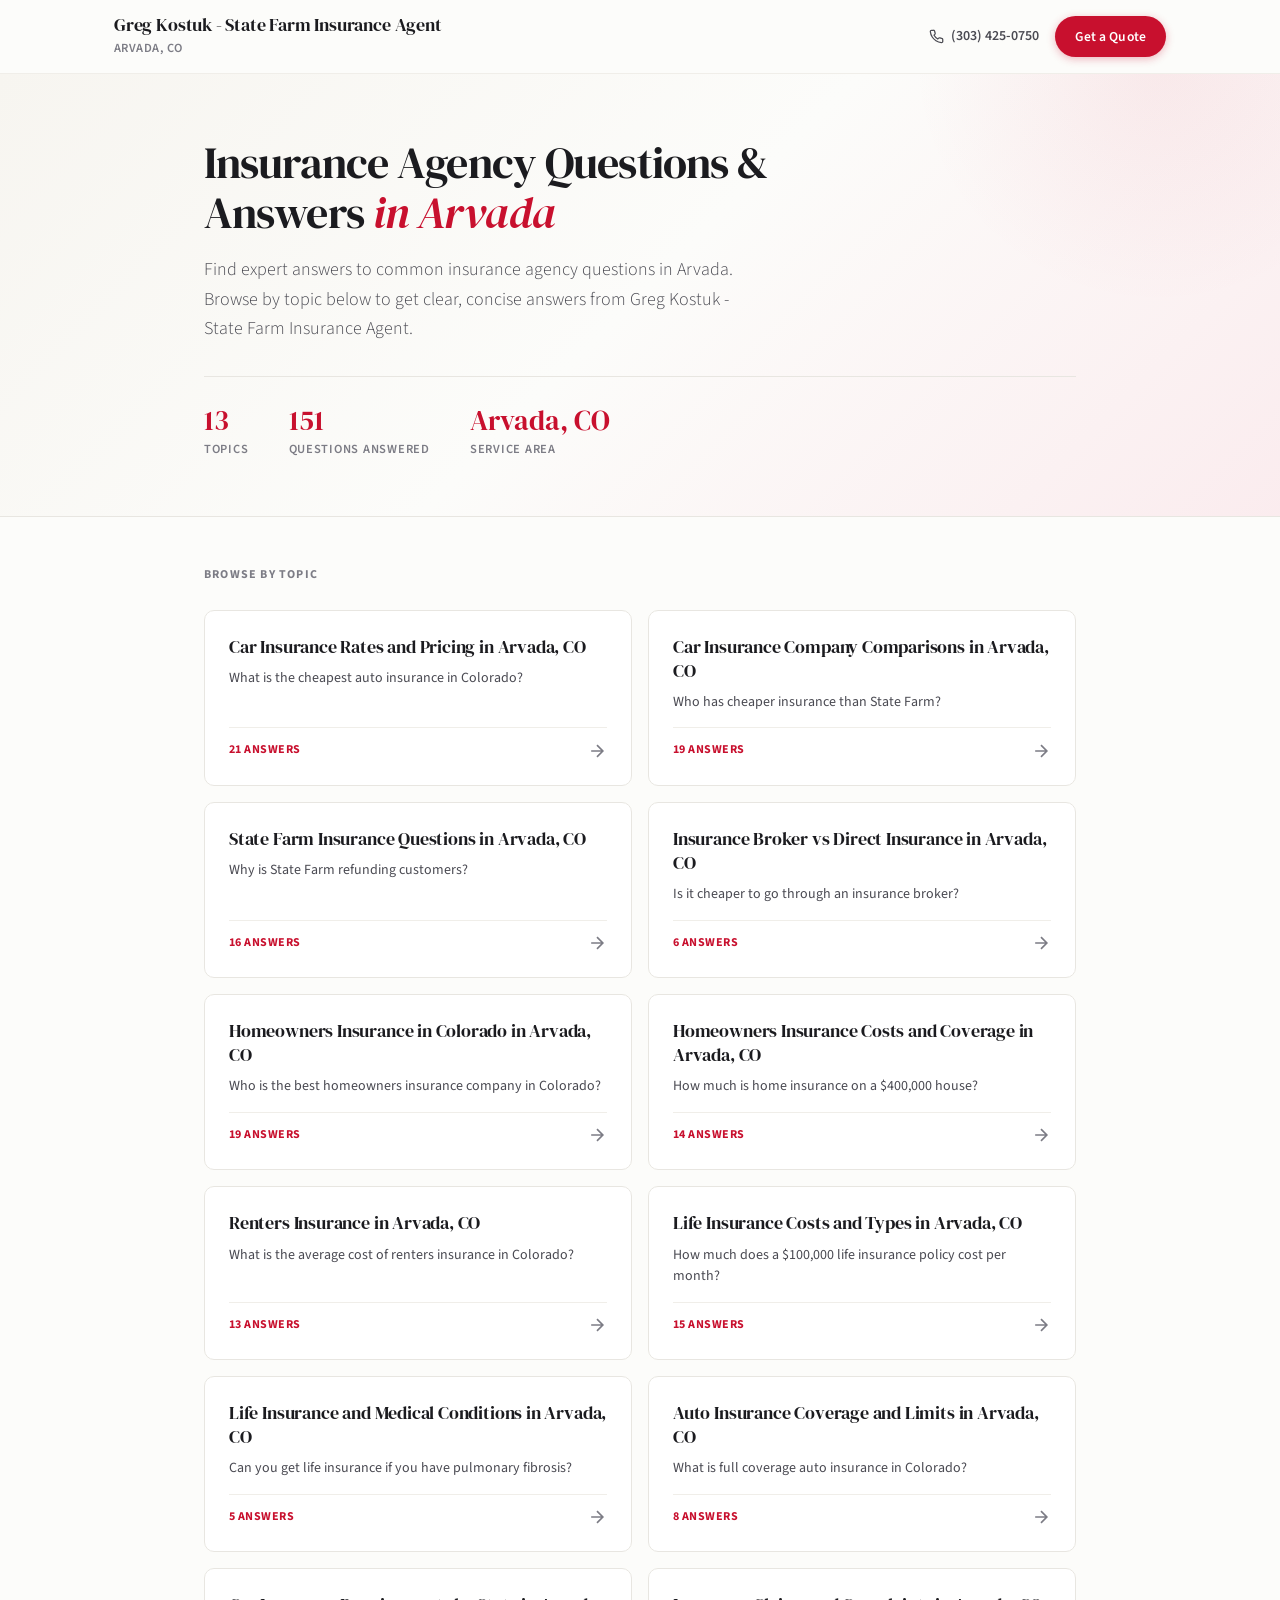
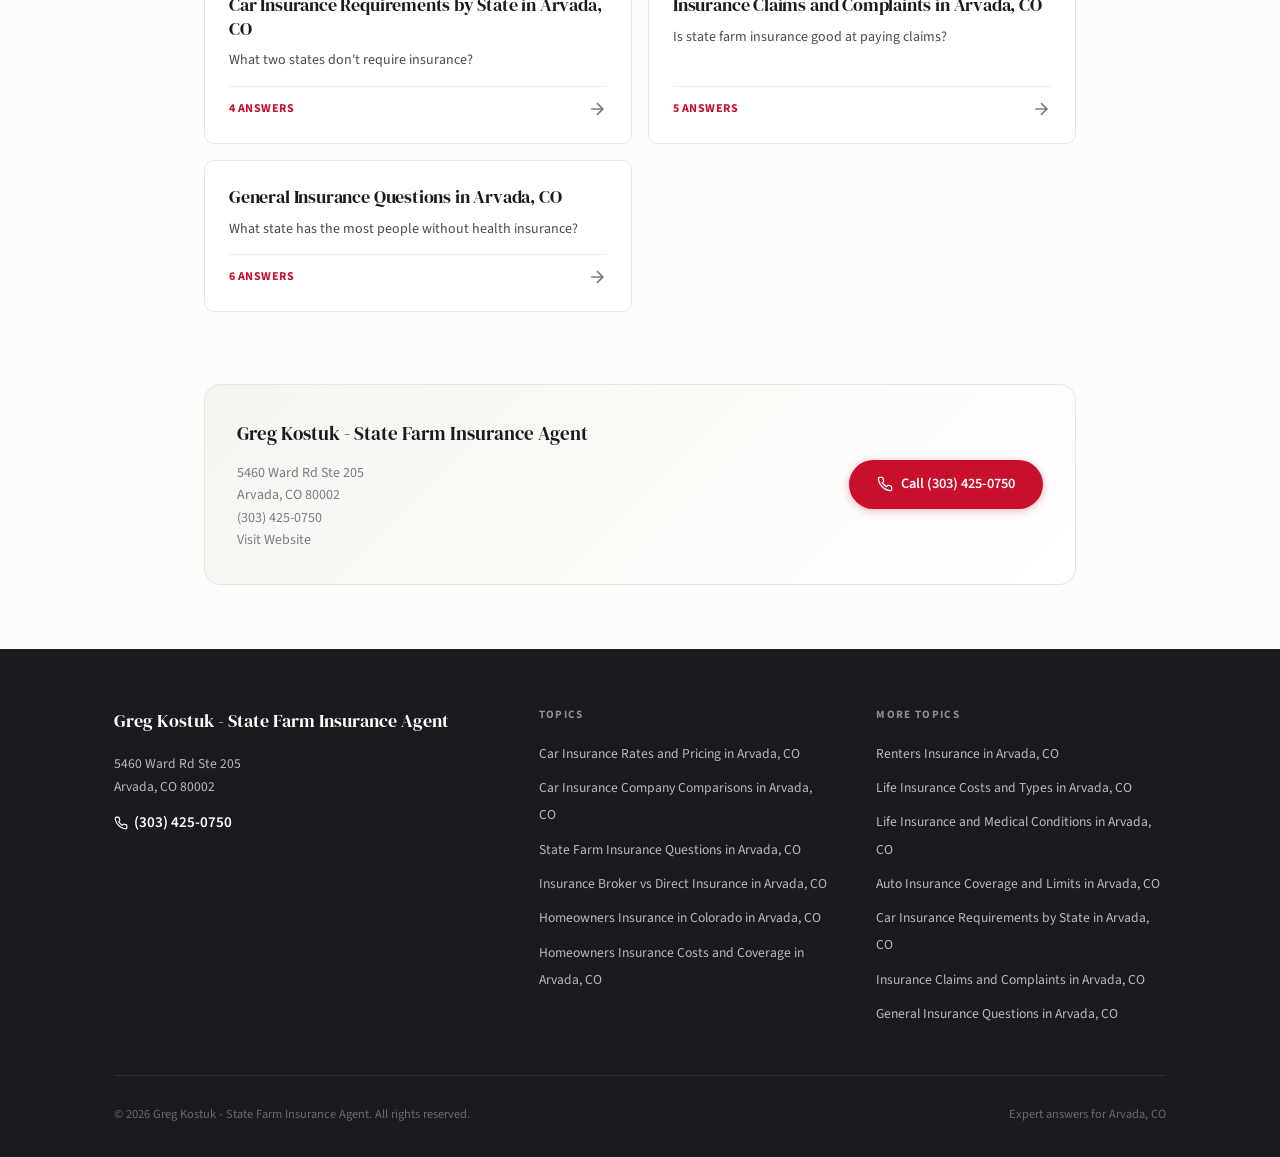
==== index.html @ 642bb6ee "Initial deploy — AEO-optimized FAQ site Greg Kostuk - State Farm Insurance Agent, Arvada, CO - 13 to" ====
<!DOCTYPE html>
<html lang="en">
<head>
  <meta charset="UTF-8">
  <meta name="viewport" content="width=device-width, initial-scale=1.0">
  <title>Insurance Agency Questions & Answers — Arvada | Greg Kostuk - State Farm Insurance Agent</title>
  <meta name="description" content="Expert answers to insurance agency questions in Arvada, CO. Browse 13 topics with 151 questions answered.">
  <link rel="canonical" href="index.html">
  <link rel="stylesheet" href="styles.css">
  <script type="application/ld+json">
{
  "@context": "https://schema.org",
  "@graph": [
    {
      "@type": "WebSite",
      "@id": "https://www.mysfcolorado.com/?cmpid=LDAI#website",
      "name": "Greg Kostuk - State Farm Insurance Agent",
      "url": "https://www.mysfcolorado.com/?cmpid=LDAI",
      "description": "Greg Kostuk - State Farm Insurance Agent — insurance_agency in Arvada, CO.",
      "publisher": {
        "@id": "https://www.mysfcolorado.com/?cmpid=LDAI#business"
      },
      "inLanguage": "en-US",
      "potentialAction": {
        "@type": "SearchAction",
        "target": {
          "@type": "EntryPoint",
          "urlTemplate": "https://www.mysfcolorado.com/?cmpid=LDAI/?s={search_term_string}"
        },
        "query-input": "required name=search_term_string"
      }
    },
    {
      "@type": "InsuranceAgency",
      "@id": "https://www.mysfcolorado.com/?cmpid=LDAI#business",
      "name": "Greg Kostuk - State Farm Insurance Agent",
      "url": "https://www.mysfcolorado.com/?cmpid=LDAI",
      "telephone": "(303) 425-0750",
      "address": {
        "@type": "PostalAddress",
        "streetAddress": "5460 Ward Rd Ste 205",
        "addressLocality": "Arvada",
        "addressRegion": "CO",
        "postalCode": "80002",
        "addressCountry": "US"
      },
      "geo": {
        "@type": "GeoCoordinates",
        "latitude": 39.7952684,
        "longitude": -105.1362996
      },
      "sameAs": [
        "https://www.google.com/search?kgmid=/g/11fzf6btx6",
        "https://www.google.com/maps?cid=14112544695110960521",
        "https://maps.google.com/?cid=14112544695110960521",
        "https://www.mysfcolorado.com/?cmpid=LDAI"
      ],
      "identifier": {
        "@type": "PropertyValue",
        "propertyID": "GoogleKGMID",
        "value": "/g/11fzf6btx6"
      },
      "aggregateRating": {
        "@type": "AggregateRating",
        "ratingValue": 5.0,
        "reviewCount": 389,
        "bestRating": 5,
        "worstRating": 1
      },
      "areaServed": {
        "@type": "City",
        "name": "Arvada, CO"
      },
      "knowsAbout": [
        "Auto Insurance",
        "Home Insurance",
        "Life Insurance",
        "Renters Insurance",
        "Insurance Claims",
        "Insurance Quotes",
        "Liability Coverage",
        "Full Coverage Insurance"
      ],
      "priceRange": "$$"
    },
    {
      "@type": "WebPage",
      "@id": "index.html",
      "name": "Insurance Questions & Answers — Arvada",
      "description": "Expert answers to common insurance questions in Arvada, CO. 13 topics with 151 questions answered by Greg Kostuk - State Farm Insurance Agent.",
      "url": "index.html",
      "datePublished": "2026-03-11",
      "dateModified": "2026-03-11",
      "inLanguage": "en-US",
      "isPartOf": {
        "@id": "https://www.mysfcolorado.com/?cmpid=LDAI#website"
      },
      "about": {
        "@id": "https://www.mysfcolorado.com/?cmpid=LDAI#business"
      },
      "speakable": {
        "@type": "SpeakableSpecification",
        "cssSelector": [
          ".answer",
          "h1",
          "h2"
        ]
      }
    },
    {
      "@type": "BreadcrumbList",
      "@id": "index.html#breadcrumb",
      "itemListElement": [
        {
          "@type": "ListItem",
          "position": 1,
          "name": "Home",
          "item": "index.html"
        },
        {
          "@type": "ListItem",
          "position": 2,
          "name": "Home",
          "item": "index.html"
        }
      ]
    },
    {
      "@type": "Service",
      "@id": "https://www.mysfcolorado.com/?cmpid=LDAI#service-auto-insurance",
      "name": "Auto Insurance",
      "description": "Car insurance coverage including liability, collision, and comprehensive policies in Arvada, CO.",
      "serviceType": "Auto Insurance",
      "provider": {
        "@id": "https://www.mysfcolorado.com/?cmpid=LDAI#business"
      },
      "areaServed": {
        "@type": "City",
        "name": "Arvada, CO"
      }
    },
    {
      "@type": "Service",
      "@id": "https://www.mysfcolorado.com/?cmpid=LDAI#service-home-insurance",
      "name": "Home Insurance",
      "description": "Homeowners insurance protecting your property against damage, theft, and liability in Arvada, CO.",
      "serviceType": "Homeowners Insurance",
      "provider": {
        "@id": "https://www.mysfcolorado.com/?cmpid=LDAI#business"
      },
      "areaServed": {
        "@type": "City",
        "name": "Arvada, CO"
      }
    },
    {
      "@type": "Service",
      "@id": "https://www.mysfcolorado.com/?cmpid=LDAI#service-life-insurance",
      "name": "Life Insurance",
      "description": "Term and whole life insurance policies providing financial protection for families in Arvada, CO.",
      "serviceType": "Life Insurance",
      "provider": {
        "@id": "https://www.mysfcolorado.com/?cmpid=LDAI#business"
      },
      "areaServed": {
        "@type": "City",
        "name": "Arvada, CO"
      }
    },
    {
      "@type": "Service",
      "@id": "https://www.mysfcolorado.com/?cmpid=LDAI#service-renters-insurance",
      "name": "Renters Insurance",
      "description": "Affordable renters insurance covering personal property and liability for tenants in Arvada, CO.",
      "serviceType": "Renters Insurance",
      "provider": {
        "@id": "https://www.mysfcolorado.com/?cmpid=LDAI#business"
      },
      "areaServed": {
        "@type": "City",
        "name": "Arvada, CO"
      }
    }
  ]
}
</script>
</head>
<body>
  <header class="site-header">
    <div class="container-wide">
      <div class="header-brand">
        <span class="brand-name">Greg Kostuk - State Farm Insurance Agent</span>
        <span class="brand-detail">Arvada, CO</span>
      </div>
      <div class="header-actions">
        <a href="tel:3034250750" class="header-phone">
          <svg viewBox="0 0 24 24"><path d="M22 16.92v3a2 2 0 01-2.18 2 19.79 19.79 0 01-8.63-3.07 19.5 19.5 0 01-6-6 19.79 19.79 0 01-3.07-8.67A2 2 0 014.11 2h3a2 2 0 012 1.72c.127.96.361 1.903.7 2.81a2 2 0 01-.45 2.11L8.09 9.91a16 16 0 006 6l1.27-1.27a2 2 0 012.11-.45c.907.339 1.85.573 2.81.7A2 2 0 0122 16.92z"/></svg>
          (303) 425-0750
        </a>
        <a href="https://www.mysfcolorado.com/?cmpid=LDAI" class="header-cta" target="_blank" rel="noopener">Get a Quote</a>
      </div>
    </div>
  </header>

  <section class="hero">
    <div class="container">
      <h1>Insurance Agency Questions &amp; Answers <em>in Arvada</em></h1>
      <p class="hero-subtitle">Find expert answers to common insurance agency questions in Arvada. Browse by topic below to get clear, concise answers from Greg Kostuk - State Farm Insurance Agent.</p>
      <div class="hero-stats">
        <div class="hero-stat">
          <span class="stat-number">13</span>
          <span class="stat-label">Topics</span>
        </div>
        <div class="hero-stat">
          <span class="stat-number">151</span>
          <span class="stat-label">Questions Answered</span>
        </div>
        <div class="hero-stat">
          <span class="stat-number">Arvada, CO</span>
          <span class="stat-label">Service Area</span>
        </div>
      </div>
    </div>
  </section>

  <main>
    <section class="topics-section">
      <div class="container">
        <div class="section-label">Browse by Topic</div>
        <div class="topic-grid">
          
          <a href="car-insurance-rates-and-pricing-arvada-co.html" class="topic-card">
            <h2>Car Insurance Rates and Pricing in Arvada, CO</h2>
            <p class="card-preview">What is the cheapest auto insurance in Colorado?</p>
            <div class="card-footer">
              <span class="question-count">21 answers</span>
              <svg class="card-arrow" viewBox="0 0 24 24" fill="none" stroke="currentColor" stroke-width="2"><path d="M5 12h14M12 5l7 7-7 7"/></svg>
            </div>
          </a>
          
          <a href="car-insurance-company-comparisons-arvada-co.html" class="topic-card">
            <h2>Car Insurance Company Comparisons in Arvada, CO</h2>
            <p class="card-preview">Who has cheaper insurance than State Farm?</p>
            <div class="card-footer">
              <span class="question-count">19 answers</span>
              <svg class="card-arrow" viewBox="0 0 24 24" fill="none" stroke="currentColor" stroke-width="2"><path d="M5 12h14M12 5l7 7-7 7"/></svg>
            </div>
          </a>
          
          <a href="state-farm-insurance-questions-arvada-co.html" class="topic-card">
            <h2>State Farm Insurance Questions in Arvada, CO</h2>
            <p class="card-preview">Why is State Farm refunding customers?</p>
            <div class="card-footer">
              <span class="question-count">16 answers</span>
              <svg class="card-arrow" viewBox="0 0 24 24" fill="none" stroke="currentColor" stroke-width="2"><path d="M5 12h14M12 5l7 7-7 7"/></svg>
            </div>
          </a>
          
          <a href="insurance-broker-vs-direct-insurance-arvada-co.html" class="topic-card">
            <h2>Insurance Broker vs Direct Insurance in Arvada, CO</h2>
            <p class="card-preview">Is it cheaper to go through an insurance broker?</p>
            <div class="card-footer">
              <span class="question-count">6 answers</span>
              <svg class="card-arrow" viewBox="0 0 24 24" fill="none" stroke="currentColor" stroke-width="2"><path d="M5 12h14M12 5l7 7-7 7"/></svg>
            </div>
          </a>
          
          <a href="homeowners-insurance-in-colorado-arvada-co.html" class="topic-card">
            <h2>Homeowners Insurance in Colorado in Arvada, CO</h2>
            <p class="card-preview">Who is the best homeowners insurance company in Colorado?</p>
            <div class="card-footer">
              <span class="question-count">19 answers</span>
              <svg class="card-arrow" viewBox="0 0 24 24" fill="none" stroke="currentColor" stroke-width="2"><path d="M5 12h14M12 5l7 7-7 7"/></svg>
            </div>
          </a>
          
          <a href="homeowners-insurance-costs-and-coverage-arvada-co.html" class="topic-card">
            <h2>Homeowners Insurance Costs and Coverage in Arvada, CO</h2>
            <p class="card-preview">How much is home insurance on a $400,000 house?</p>
            <div class="card-footer">
              <span class="question-count">14 answers</span>
              <svg class="card-arrow" viewBox="0 0 24 24" fill="none" stroke="currentColor" stroke-width="2"><path d="M5 12h14M12 5l7 7-7 7"/></svg>
            </div>
          </a>
          
          <a href="renters-insurance-arvada-co.html" class="topic-card">
            <h2>Renters Insurance in Arvada, CO</h2>
            <p class="card-preview">What is the average cost of renters insurance in Colorado?</p>
            <div class="card-footer">
              <span class="question-count">13 answers</span>
              <svg class="card-arrow" viewBox="0 0 24 24" fill="none" stroke="currentColor" stroke-width="2"><path d="M5 12h14M12 5l7 7-7 7"/></svg>
            </div>
          </a>
          
          <a href="life-insurance-costs-and-types-arvada-co.html" class="topic-card">
            <h2>Life Insurance Costs and Types in Arvada, CO</h2>
            <p class="card-preview">How much does a $100,000 life insurance policy cost per month?</p>
            <div class="card-footer">
              <span class="question-count">15 answers</span>
              <svg class="card-arrow" viewBox="0 0 24 24" fill="none" stroke="currentColor" stroke-width="2"><path d="M5 12h14M12 5l7 7-7 7"/></svg>
            </div>
          </a>
          
          <a href="life-insurance-and-medical-conditions-arvada-co.html" class="topic-card">
            <h2>Life Insurance and Medical Conditions in Arvada, CO</h2>
            <p class="card-preview">Can you get life insurance if you have pulmonary fibrosis?</p>
            <div class="card-footer">
              <span class="question-count">5 answers</span>
              <svg class="card-arrow" viewBox="0 0 24 24" fill="none" stroke="currentColor" stroke-width="2"><path d="M5 12h14M12 5l7 7-7 7"/></svg>
            </div>
          </a>
          
          <a href="auto-insurance-coverage-and-limits-arvada-co.html" class="topic-card">
            <h2>Auto Insurance Coverage and Limits in Arvada, CO</h2>
            <p class="card-preview">What is full coverage auto insurance in Colorado?</p>
            <div class="card-footer">
              <span class="question-count">8 answers</span>
              <svg class="card-arrow" viewBox="0 0 24 24" fill="none" stroke="currentColor" stroke-width="2"><path d="M5 12h14M12 5l7 7-7 7"/></svg>
            </div>
          </a>
          
          <a href="car-insurance-requirements-by-state-arvada-co.html" class="topic-card">
            <h2>Car Insurance Requirements by State in Arvada, CO</h2>
            <p class="card-preview">What two states don't require insurance?</p>
            <div class="card-footer">
              <span class="question-count">4 answers</span>
              <svg class="card-arrow" viewBox="0 0 24 24" fill="none" stroke="currentColor" stroke-width="2"><path d="M5 12h14M12 5l7 7-7 7"/></svg>
            </div>
          </a>
          
          <a href="insurance-claims-and-complaints-arvada-co.html" class="topic-card">
            <h2>Insurance Claims and Complaints in Arvada, CO</h2>
            <p class="card-preview">Is state farm insurance good at paying claims?</p>
            <div class="card-footer">
              <span class="question-count">5 answers</span>
              <svg class="card-arrow" viewBox="0 0 24 24" fill="none" stroke="currentColor" stroke-width="2"><path d="M5 12h14M12 5l7 7-7 7"/></svg>
            </div>
          </a>
          
          <a href="general-insurance-questions-arvada-co.html" class="topic-card">
            <h2>General Insurance Questions in Arvada, CO</h2>
            <p class="card-preview">What state has the most people without health insurance?</p>
            <div class="card-footer">
              <span class="question-count">6 answers</span>
              <svg class="card-arrow" viewBox="0 0 24 24" fill="none" stroke="currentColor" stroke-width="2"><path d="M5 12h14M12 5l7 7-7 7"/></svg>
            </div>
          </a>
          
        </div>
      </div>
    </section>

    <div class="container">
      <aside class="business-card">
        <div class="biz-info">
          <h3>Greg Kostuk - State Farm Insurance Agent</h3>
          <p>5460 Ward Rd Ste 205<br>Arvada, CO 80002</p>
          <p>(303) 425-0750</p>
          <p><a href="https://www.mysfcolorado.com/?cmpid=LDAI">Visit Website</a></p>
        </div>
        <a href="tel:3034250750" class="cta">
          <svg viewBox="0 0 24 24"><path d="M22 16.92v3a2 2 0 01-2.18 2 19.79 19.79 0 01-8.63-3.07 19.5 19.5 0 01-6-6 19.79 19.79 0 01-3.07-8.67A2 2 0 014.11 2h3a2 2 0 012 1.72c.127.96.361 1.903.7 2.81a2 2 0 01-.45 2.11L8.09 9.91a16 16 0 006 6l1.27-1.27a2 2 0 012.11-.45c.907.339 1.85.573 2.81.7A2 2 0 0122 16.92z"/></svg>
          Call (303) 425-0750
        </a>
      </aside>
    </div>
  </main>

  <footer class="site-footer">
    <div class="container-wide">
      <div class="footer-grid">
        <div class="footer-brand">
          <div class="footer-name">Greg Kostuk - State Farm Insurance Agent</div>
          <p>5460 Ward Rd Ste 205<br>Arvada, CO 80002</p>
          <a href="tel:3034250750" class="footer-phone">
            <svg viewBox="0 0 24 24" width="14" height="14" fill="none" stroke="currentColor" stroke-width="2"><path d="M22 16.92v3a2 2 0 01-2.18 2 19.79 19.79 0 01-8.63-3.07 19.5 19.5 0 01-6-6 19.79 19.79 0 01-3.07-8.67A2 2 0 014.11 2h3a2 2 0 012 1.72c.127.96.361 1.903.7 2.81a2 2 0 01-.45 2.11L8.09 9.91a16 16 0 006 6l1.27-1.27a2 2 0 012.11-.45c.907.339 1.85.573 2.81.7A2 2 0 0122 16.92z"/></svg>
            (303) 425-0750
          </a>
        </div>
        <div class="footer-col">
          <h4>Topics</h4>
          <ul class="footer-links">
            
            <li><a href="car-insurance-rates-and-pricing-arvada-co.html">Car Insurance Rates and Pricing in Arvada, CO</a></li>
            
            <li><a href="car-insurance-company-comparisons-arvada-co.html">Car Insurance Company Comparisons in Arvada, CO</a></li>
            
            <li><a href="state-farm-insurance-questions-arvada-co.html">State Farm Insurance Questions in Arvada, CO</a></li>
            
            <li><a href="insurance-broker-vs-direct-insurance-arvada-co.html">Insurance Broker vs Direct Insurance in Arvada, CO</a></li>
            
            <li><a href="homeowners-insurance-in-colorado-arvada-co.html">Homeowners Insurance in Colorado in Arvada, CO</a></li>
            
            <li><a href="homeowners-insurance-costs-and-coverage-arvada-co.html">Homeowners Insurance Costs and Coverage in Arvada, CO</a></li>
            
          </ul>
        </div>
        <div class="footer-col">
          <h4>More Topics</h4>
          <ul class="footer-links">
            
            <li><a href="renters-insurance-arvada-co.html">Renters Insurance in Arvada, CO</a></li>
            
            <li><a href="life-insurance-costs-and-types-arvada-co.html">Life Insurance Costs and Types in Arvada, CO</a></li>
            
            <li><a href="life-insurance-and-medical-conditions-arvada-co.html">Life Insurance and Medical Conditions in Arvada, CO</a></li>
            
            <li><a href="auto-insurance-coverage-and-limits-arvada-co.html">Auto Insurance Coverage and Limits in Arvada, CO</a></li>
            
            <li><a href="car-insurance-requirements-by-state-arvada-co.html">Car Insurance Requirements by State in Arvada, CO</a></li>
            
            <li><a href="insurance-claims-and-complaints-arvada-co.html">Insurance Claims and Complaints in Arvada, CO</a></li>
            
            <li><a href="general-insurance-questions-arvada-co.html">General Insurance Questions in Arvada, CO</a></li>
            
          </ul>
        </div>
      </div>
      <div class="footer-bottom">
        <span>&copy; 2026 Greg Kostuk - State Farm Insurance Agent. All rights reserved.</span>
        <span>Expert answers for Arvada, CO</span>
      </div>
    </div>
  </footer>
</body>
</html>
---- styles.css ----
/* AEO Site — Editorial Design System */
@import url('https://fonts.googleapis.com/css2?family=DM+Serif+Display:ital@0;1&family=Source+Sans+3:ital,wght@0,300;0,400;0,600;0,700;1,400&display=swap');

*,
*::before,
*::after {
  box-sizing: border-box;
  margin: 0;
  padding: 0;
}

:root {
  --accent: #c8102e;
  --accent-dark: color-mix(in srgb, #c8102e 85%, #000);
  --accent-light: color-mix(in srgb, #c8102e 8%, #fff);
  --accent-mid: color-mix(in srgb, #c8102e 15%, #fff);
  --text: #1b1b1f;
  --text-secondary: #4a4a52;
  --text-muted: #7c7c85;
  --bg: #fcfcfa;
  --bg-warm: #f7f5f0;
  --bg-card: #ffffff;
  --border: #e8e6e1;
  --border-light: #f0eee9;
  --shadow-sm: 0 1px 3px rgba(0,0,0,0.04), 0 1px 2px rgba(0,0,0,0.06);
  --shadow-md: 0 4px 16px rgba(0,0,0,0.06), 0 2px 4px rgba(0,0,0,0.04);
  --shadow-lg: 0 12px 40px rgba(0,0,0,0.08), 0 4px 12px rgba(0,0,0,0.04);
  --shadow-hover: 0 8px 30px rgba(0,0,0,0.1), 0 4px 8px rgba(0,0,0,0.06);
  --radius: 10px;
  --radius-lg: 16px;
  --max-width: 920px;
  --font-display: 'DM Serif Display', Georgia, 'Times New Roman', serif;
  --font-body: 'Source Sans 3', 'Segoe UI', Roboto, sans-serif;
  --transition: 0.25s cubic-bezier(0.4, 0, 0.2, 1);
}

html {
  font-size: 16px;
  -webkit-text-size-adjust: 100%;
  scroll-behavior: smooth;
}

body {
  font-family: var(--font-body);
  color: var(--text);
  background: var(--bg);
  line-height: 1.7;
  -webkit-font-smoothing: antialiased;
  -moz-osx-font-smoothing: grayscale;
}

a {
  color: var(--accent);
  text-decoration: none;
  transition: color var(--transition);
}

a:hover {
  color: var(--accent-dark);
}

img {
  max-width: 100%;
  height: auto;
}

/* ═══════════════════════════════════════════════
   Layout
   ═══════════════════════════════════════════════ */

.container {
  max-width: var(--max-width);
  margin: 0 auto;
  padding: 0 1.5rem;
}

.container-wide {
  max-width: 1100px;
  margin: 0 auto;
  padding: 0 1.5rem;
}

/* ═══════════════════════════════════════════════
   Header — Floating nav bar
   ═══════════════════════════════════════════════ */

.site-header {
  position: sticky;
  top: 0;
  z-index: 100;
  background: rgba(252, 252, 250, 0.92);
  backdrop-filter: blur(12px);
  -webkit-backdrop-filter: blur(12px);
  border-bottom: 1px solid var(--border-light);
  padding: 0.875rem 0;
}

.site-header .container-wide {
  display: flex;
  justify-content: space-between;
  align-items: center;
  gap: 1rem;
}

.header-brand {
  display: flex;
  flex-direction: column;
  gap: 0.1rem;
}

.header-brand a {
  color: var(--text);
  text-decoration: none;
}

.header-brand a:hover {
  color: var(--accent);
}

.header-brand .brand-name {
  font-family: var(--font-display);
  font-size: 1.15rem;
  font-weight: 400;
  letter-spacing: -0.01em;
  color: var(--text);
  line-height: 1.2;
}

.header-brand .brand-detail {
  font-size: 0.78rem;
  color: var(--text-muted);
  letter-spacing: 0.04em;
  text-transform: uppercase;
  font-weight: 600;
}

.header-actions {
  display: flex;
  align-items: center;
  gap: 1rem;
}

.header-phone {
  font-size: 0.875rem;
  font-weight: 600;
  color: var(--text-secondary);
  display: flex;
  align-items: center;
  gap: 0.4rem;
}

.header-phone svg {
  width: 15px;
  height: 15px;
  fill: none;
  stroke: currentColor;
  stroke-width: 2;
}

.header-cta {
  display: inline-flex;
  align-items: center;
  gap: 0.4rem;
  background: var(--accent);
  color: #fff !important;
  padding: 0.55rem 1.25rem;
  border-radius: 100px;
  font-size: 0.85rem;
  font-weight: 600;
  letter-spacing: 0.01em;
  transition: all var(--transition);
  box-shadow: 0 2px 8px color-mix(in srgb, #c8102e 30%, transparent);
}

.header-cta:hover {
  transform: translateY(-1px);
  box-shadow: 0 4px 16px color-mix(in srgb, #c8102e 40%, transparent);
  text-decoration: none;
  color: #fff !important;
}

/* ═══════════════════════════════════════════════
   Hero Section — Index page
   ═══════════════════════════════════════════════ */

.hero {
  background: linear-gradient(135deg, var(--bg-warm) 0%, var(--bg) 50%, var(--accent-light) 100%);
  border-bottom: 1px solid var(--border);
  padding: 4rem 0 3.5rem;
  position: relative;
  overflow: hidden;
}

.hero::before {
  content: '';
  position: absolute;
  top: -60%;
  right: -10%;
  width: 500px;
  height: 500px;
  background: radial-gradient(circle, color-mix(in srgb, #c8102e 6%, transparent) 0%, transparent 70%);
  border-radius: 50%;
  pointer-events: none;
}

.hero h1 {
  font-family: var(--font-display);
  font-size: 2.75rem;
  font-weight: 400;
  line-height: 1.15;
  color: var(--text);
  letter-spacing: -0.02em;
  margin-bottom: 1rem;
  max-width: 650px;
}

.hero h1 em {
  font-style: italic;
  color: var(--accent);
}

.hero .hero-subtitle {
  font-size: 1.125rem;
  color: var(--text-secondary);
  line-height: 1.65;
  max-width: 560px;
  font-weight: 300;
}

.hero-stats {
  display: flex;
  gap: 2.5rem;
  margin-top: 2rem;
  padding-top: 1.75rem;
  border-top: 1px solid var(--border);
}

.hero-stat {
  display: flex;
  flex-direction: column;
}

.hero-stat .stat-number {
  font-family: var(--font-display);
  font-size: 1.75rem;
  color: var(--accent);
  line-height: 1.1;
}

.hero-stat .stat-label {
  font-size: 0.78rem;
  color: var(--text-muted);
  text-transform: uppercase;
  letter-spacing: 0.06em;
  font-weight: 600;
  margin-top: 0.2rem;
}

/* ═══════════════════════════════════════════════
   Page Hero — Cluster pages
   ═══════════════════════════════════════════════ */

.page-hero {
  background: var(--bg-warm);
  border-bottom: 1px solid var(--border);
  padding: 2.5rem 0 2rem;
}

.breadcrumb {
  display: flex;
  align-items: center;
  gap: 0.5rem;
  font-size: 0.8rem;
  color: var(--text-muted);
  margin-bottom: 1.25rem;
  font-weight: 600;
  text-transform: uppercase;
  letter-spacing: 0.05em;
}

.breadcrumb a {
  color: var(--text-muted);
  transition: color var(--transition);
}

.breadcrumb a:hover {
  color: var(--accent);
}

.breadcrumb .sep {
  color: var(--border);
  font-size: 0.7rem;
}

.page-hero h1 {
  font-family: var(--font-display);
  font-size: 2.25rem;
  font-weight: 400;
  line-height: 1.2;
  color: var(--text);
  letter-spacing: -0.015em;
  max-width: 700px;
}

.page-hero .page-meta {
  display: flex;
  align-items: center;
  gap: 1.5rem;
  margin-top: 1rem;
  font-size: 0.85rem;
  color: var(--text-muted);
}

.page-hero .page-meta .meta-pill {
  background: var(--bg-card);
  border: 1px solid var(--border);
  padding: 0.3rem 0.75rem;
  border-radius: 100px;
  font-weight: 600;
  font-size: 0.78rem;
  color: var(--text-secondary);
}

/* ═══════════════════════════════════════════════
   Topic Grid — Index page cards
   ═══════════════════════════════════════════════ */

.topics-section {
  padding: 3rem 0 2rem;
}

.section-label {
  font-size: 0.75rem;
  text-transform: uppercase;
  letter-spacing: 0.1em;
  font-weight: 700;
  color: var(--text-muted);
  margin-bottom: 1.5rem;
}

.topic-grid {
  display: grid;
  grid-template-columns: repeat(auto-fill, minmax(300px, 1fr));
  gap: 1rem;
}

.topic-card {
  background: var(--bg-card);
  border: 1px solid var(--border);
  border-radius: var(--radius);
  padding: 1.5rem;
  display: flex;
  flex-direction: column;
  gap: 0.6rem;
  transition: all var(--transition);
  position: relative;
  overflow: hidden;
  color: var(--text);
}

.topic-card::before {
  content: '';
  position: absolute;
  top: 0;
  left: 0;
  width: 3px;
  height: 100%;
  background: var(--accent);
  opacity: 0;
  transition: opacity var(--transition);
}

.topic-card:hover {
  border-color: color-mix(in srgb, #c8102e 40%, var(--border));
  box-shadow: var(--shadow-hover);
  transform: translateY(-2px);
  text-decoration: none;
  color: var(--text);
}

.topic-card:hover::before {
  opacity: 1;
}

.topic-card h2 {
  font-family: var(--font-display);
  font-size: 1.15rem;
  font-weight: 400;
  line-height: 1.3;
  color: var(--text);
  letter-spacing: -0.01em;
}

.topic-card .card-preview {
  font-size: 0.875rem;
  color: var(--text-secondary);
  line-height: 1.55;
  flex-grow: 1;
}

.topic-card .card-footer {
  display: flex;
  justify-content: space-between;
  align-items: center;
  padding-top: 0.75rem;
  border-top: 1px solid var(--border-light);
  margin-top: 0.25rem;
}

.topic-card .question-count {
  font-size: 0.75rem;
  color: var(--accent);
  font-weight: 700;
  text-transform: uppercase;
  letter-spacing: 0.04em;
}

.topic-card .card-arrow {
  width: 20px;
  height: 20px;
  color: var(--text-muted);
  transition: all var(--transition);
}

.topic-card:hover .card-arrow {
  color: var(--accent);
  transform: translateX(3px);
}

/* ═══════════════════════════════════════════════
   Q&A Blocks — Cluster pages
   ═══════════════════════════════════════════════ */

.qa-section {
  padding: 2.5rem 0;
}

.qa-block {
  background: var(--bg-card);
  border: 1px solid var(--border);
  border-radius: var(--radius);
  margin-bottom: 1rem;
  overflow: hidden;
  transition: border-color var(--transition), box-shadow var(--transition);
}

.qa-block:hover {
  border-color: color-mix(in srgb, #c8102e 25%, var(--border));
  box-shadow: var(--shadow-sm);
}

.qa-block h2 {
  font-family: var(--font-display);
  font-size: 1.15rem;
  font-weight: 400;
  color: var(--text);
  padding: 1.25rem 1.5rem;
  line-height: 1.35;
  cursor: default;
  display: flex;
  align-items: flex-start;
  gap: 0.85rem;
  letter-spacing: -0.01em;
}

.qa-block h2::before {
  content: 'Q';
  display: flex;
  align-items: center;
  justify-content: center;
  flex-shrink: 0;
  width: 28px;
  height: 28px;
  background: var(--accent-light);
  color: var(--accent);
  border-radius: 6px;
  font-family: var(--font-body);
  font-size: 0.75rem;
  font-weight: 700;
  letter-spacing: 0;
  margin-top: 0.05rem;
}

.qa-block .answer {
  padding: 0 1.5rem 1.5rem 1.5rem;
  margin-left: calc(28px + 0.85rem);
  color: var(--text-secondary);
  font-size: 0.975rem;
  line-height: 1.75;
  border-top: 1px solid var(--border-light);
  padding-top: 1.25rem;
}

/* ═══════════════════════════════════════════════
   Business Card — CTA aside
   ═══════════════════════════════════════════════ */

.business-card {
  background: linear-gradient(135deg, var(--bg-warm) 0%, var(--bg-card) 100%);
  border: 1px solid var(--border);
  border-radius: var(--radius-lg);
  padding: 2rem;
  margin: 2.5rem 0;
  display: grid;
  grid-template-columns: 1fr auto;
  gap: 1.5rem;
  align-items: center;
}

.business-card .biz-info h3 {
  font-family: var(--font-display);
  font-size: 1.2rem;
  font-weight: 400;
  margin-bottom: 0.75rem;
  color: var(--text);
}

.business-card .biz-info p {
  font-size: 0.875rem;
  color: var(--text-muted);
  line-height: 1.6;
}

.business-card .biz-info a {
  color: var(--text-muted);
}

.business-card .biz-info a:hover {
  color: var(--accent);
}

.business-card .cta {
  display: inline-flex;
  align-items: center;
  gap: 0.5rem;
  background: var(--accent);
  color: #fff !important;
  padding: 0.75rem 1.75rem;
  border-radius: 100px;
  font-weight: 600;
  font-size: 0.9rem;
  transition: all var(--transition);
  box-shadow: 0 2px 8px color-mix(in srgb, #c8102e 30%, transparent);
  white-space: nowrap;
}

.business-card .cta:hover {
  transform: translateY(-1px);
  box-shadow: 0 4px 16px color-mix(in srgb, #c8102e 40%, transparent);
  text-decoration: none;
  color: #fff !important;
}

.business-card .cta svg {
  width: 16px;
  height: 16px;
  fill: none;
  stroke: currentColor;
  stroke-width: 2;
}

/* ═══════════════════════════════════════════════
   Footer
   ═══════════════════════════════════════════════ */

.site-footer {
  background: var(--text);
  color: #b8b8be;
  padding: 3.5rem 0 2rem;
  margin-top: 4rem;
}

.footer-grid {
  display: grid;
  grid-template-columns: 1.3fr 1fr 1fr;
  gap: 3rem;
  padding-bottom: 2.5rem;
  border-bottom: 1px solid rgba(255,255,255,0.08);
}

.footer-brand .footer-name {
  font-family: var(--font-display);
  font-size: 1.15rem;
  color: #fff;
  margin-bottom: 1rem;
}

.footer-brand p {
  font-size: 0.85rem;
  line-height: 1.7;
}

.footer-brand .footer-phone {
  color: #fff;
  font-weight: 600;
  font-size: 0.95rem;
  display: inline-flex;
  align-items: center;
  gap: 0.4rem;
  margin-top: 0.75rem;
}

.footer-col h4 {
  font-size: 0.7rem;
  text-transform: uppercase;
  letter-spacing: 0.12em;
  font-weight: 700;
  color: rgba(255,255,255,0.5);
  margin-bottom: 1rem;
}

.footer-links {
  list-style: none;
}

.footer-links li {
  margin-bottom: 0.45rem;
}

.footer-links a {
  font-size: 0.85rem;
  color: #b8b8be;
  transition: color var(--transition);
}

.footer-links a:hover {
  color: #fff;
}

.footer-bottom {
  display: flex;
  justify-content: space-between;
  align-items: center;
  padding-top: 1.75rem;
  font-size: 0.78rem;
  color: rgba(255,255,255,0.35);
}

/* ═══════════════════════════════════════════════
   Format-specific answer styles
   ═══════════════════════════════════════════════ */

.answer ol,
.answer ul {
  margin: 0.75rem 0 0.5rem 1.25rem;
  line-height: 1.8;
}

.answer ol li,
.answer ul li {
  margin-bottom: 0.4rem;
  padding-left: 0.25rem;
}

.answer ul li::marker {
  color: var(--accent);
}

.answer ol li::marker {
  color: var(--accent);
  font-weight: 700;
}

.answer .verdict {
  color: var(--accent);
  font-weight: 600;
  font-size: 1.05em;
}

.answer .price-range {
  font-weight: 700;
  color: var(--accent);
  font-size: 1.1em;
  font-family: var(--font-display);
}

.answer .definition {
  font-weight: 600;
  color: var(--text);
}

.comparison-table {
  width: 100%;
  border-collapse: separate;
  border-spacing: 0;
  margin: 1rem 0;
  font-size: 0.875rem;
  border-radius: var(--radius);
  overflow: hidden;
  border: 1px solid var(--border);
}

.comparison-table th,
.comparison-table td {
  padding: 0.65rem 1rem;
  text-align: left;
}

.comparison-table th {
  background: var(--bg-warm);
  font-weight: 700;
  color: var(--text);
  font-size: 0.78rem;
  text-transform: uppercase;
  letter-spacing: 0.05em;
  border-bottom: 2px solid var(--border);
}

.comparison-table td {
  border-bottom: 1px solid var(--border-light);
}

.comparison-table tr:last-child td {
  border-bottom: none;
}

.comparison-table tr:nth-child(even) td {
  background: var(--bg);
}

/* ═══════════════════════════════════════════════
   Internal Links within answers
   ═══════════════════════════════════════════════ */

.answer a {
  color: var(--accent);
  font-weight: 600;
  text-decoration: underline;
  text-decoration-color: color-mix(in srgb, #c8102e 30%, transparent);
  text-underline-offset: 2px;
  transition: text-decoration-color var(--transition);
}

.answer a:hover {
  text-decoration-color: var(--accent);
}

/* ═══════════════════════════════════════════════
   Animations
   ═══════════════════════════════════════════════ */

@keyframes fadeInUp {
  from {
    opacity: 0;
    transform: translateY(16px);
  }
  to {
    opacity: 1;
    transform: translateY(0);
  }
}

.qa-block {
  animation: fadeInUp 0.4s ease-out both;
}

.qa-block:nth-child(1) { animation-delay: 0s; }
.qa-block:nth-child(2) { animation-delay: 0.04s; }
.qa-block:nth-child(3) { animation-delay: 0.08s; }
.qa-block:nth-child(4) { animation-delay: 0.12s; }
.qa-block:nth-child(5) { animation-delay: 0.16s; }
.qa-block:nth-child(6) { animation-delay: 0.2s; }
.qa-block:nth-child(7) { animation-delay: 0.24s; }
.qa-block:nth-child(8) { animation-delay: 0.28s; }
.qa-block:nth-child(9) { animation-delay: 0.32s; }
.qa-block:nth-child(10) { animation-delay: 0.36s; }

.topic-card {
  animation: fadeInUp 0.35s ease-out both;
}

.topic-card:nth-child(1) { animation-delay: 0.05s; }
.topic-card:nth-child(2) { animation-delay: 0.1s; }
.topic-card:nth-child(3) { animation-delay: 0.15s; }
.topic-card:nth-child(4) { animation-delay: 0.2s; }
.topic-card:nth-child(5) { animation-delay: 0.25s; }
.topic-card:nth-child(6) { animation-delay: 0.3s; }
.topic-card:nth-child(7) { animation-delay: 0.35s; }
.topic-card:nth-child(8) { animation-delay: 0.4s; }
.topic-card:nth-child(9) { animation-delay: 0.45s; }
.topic-card:nth-child(10) { animation-delay: 0.5s; }
.topic-card:nth-child(11) { animation-delay: 0.55s; }
.topic-card:nth-child(12) { animation-delay: 0.6s; }
.topic-card:nth-child(13) { animation-delay: 0.65s; }

/* ═══════════════════════════════════════════════
   Responsive
   ═══════════════════════════════════════════════ */

@media (max-width: 768px) {
  .hero {
    padding: 2.5rem 0 2rem;
  }

  .hero h1 {
    font-size: 1.85rem;
  }

  .hero-stats {
    gap: 1.5rem;
    flex-wrap: wrap;
  }

  .page-hero h1 {
    font-size: 1.6rem;
  }

  .site-header .container-wide {
    flex-direction: column;
    align-items: flex-start;
    gap: 0.5rem;
  }

  .header-actions {
    width: 100%;
    justify-content: space-between;
  }

  .topic-grid {
    grid-template-columns: 1fr;
  }

  .business-card {
    grid-template-columns: 1fr;
    text-align: center;
  }

  .business-card .cta {
    width: 100%;
    justify-content: center;
  }

  .footer-grid {
    grid-template-columns: 1fr;
    gap: 2rem;
  }

  .footer-bottom {
    flex-direction: column;
    gap: 0.5rem;
    text-align: center;
  }

  .qa-block h2 {
    font-size: 1.05rem;
  }

  .qa-block .answer {
    margin-left: 0;
  }
}

@media (max-width: 480px) {
  .hero h1 {
    font-size: 1.5rem;
  }

  .header-phone {
    display: none;
  }
}
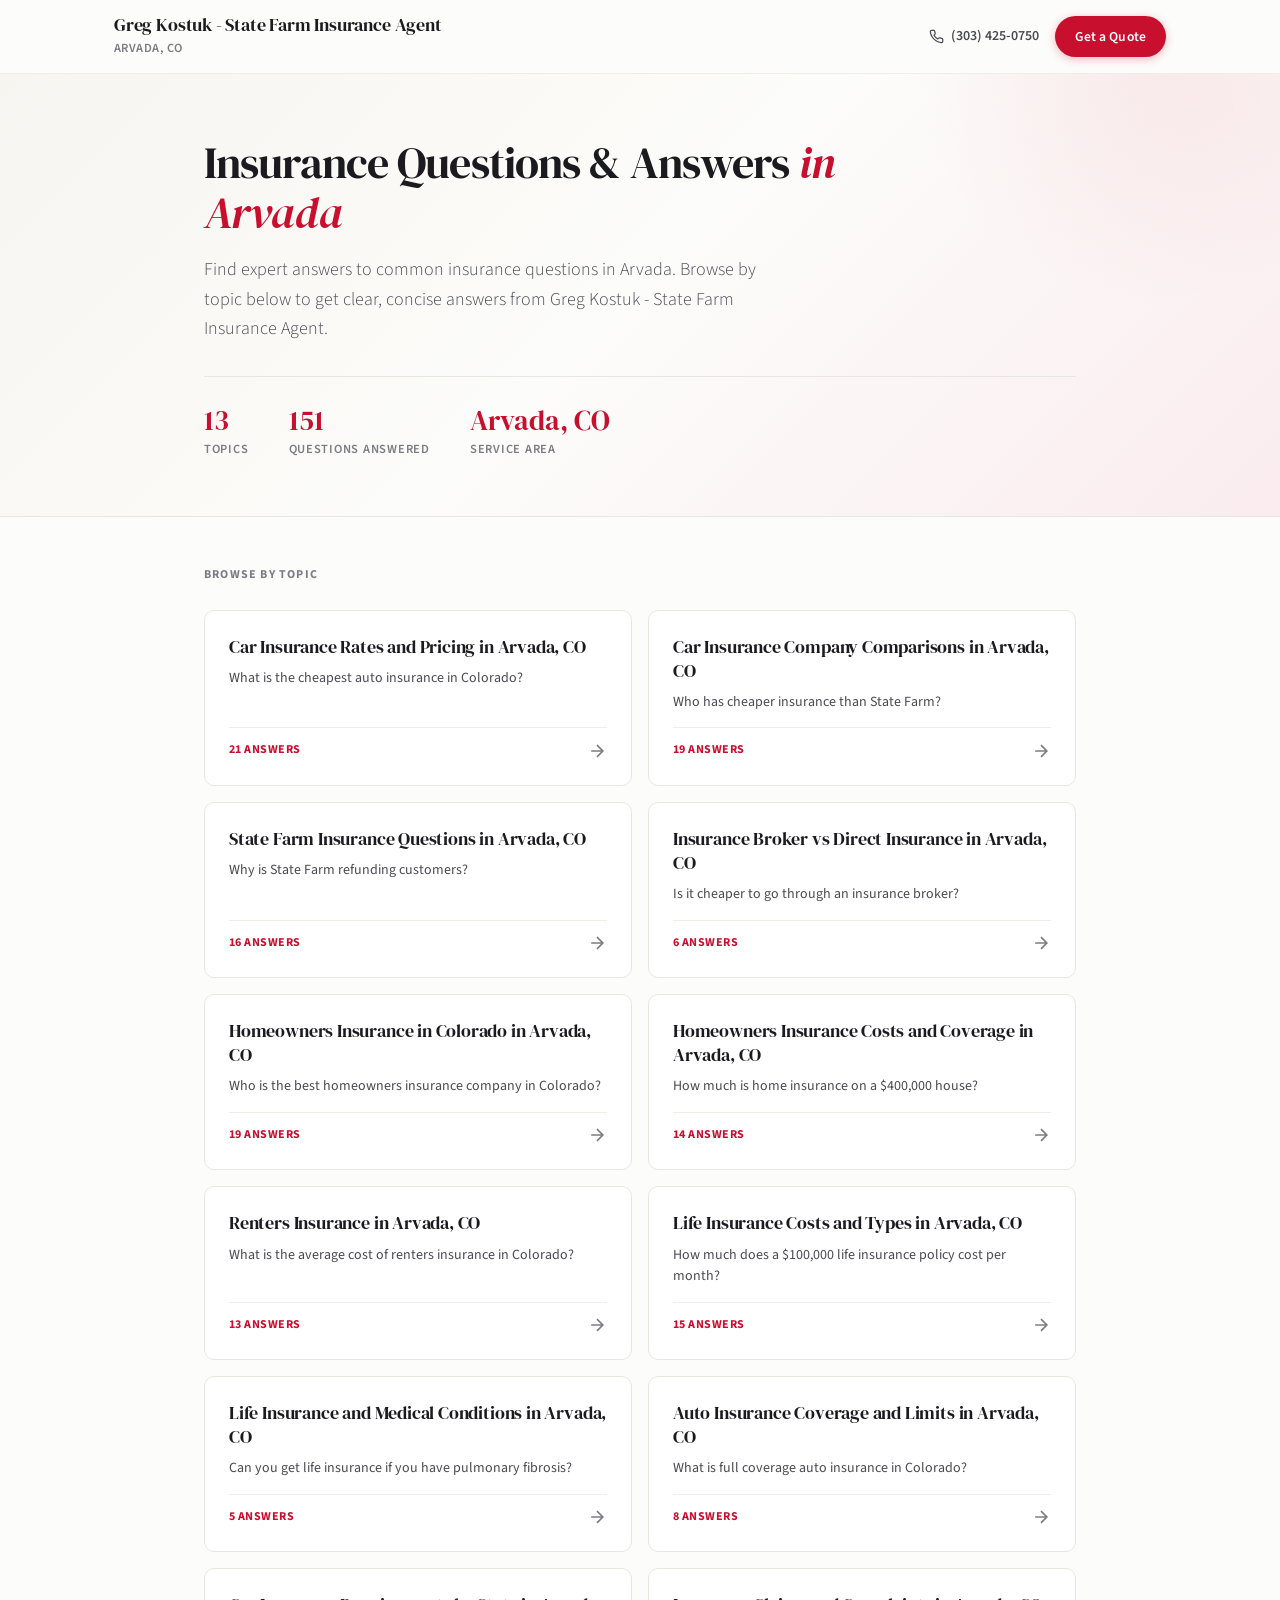
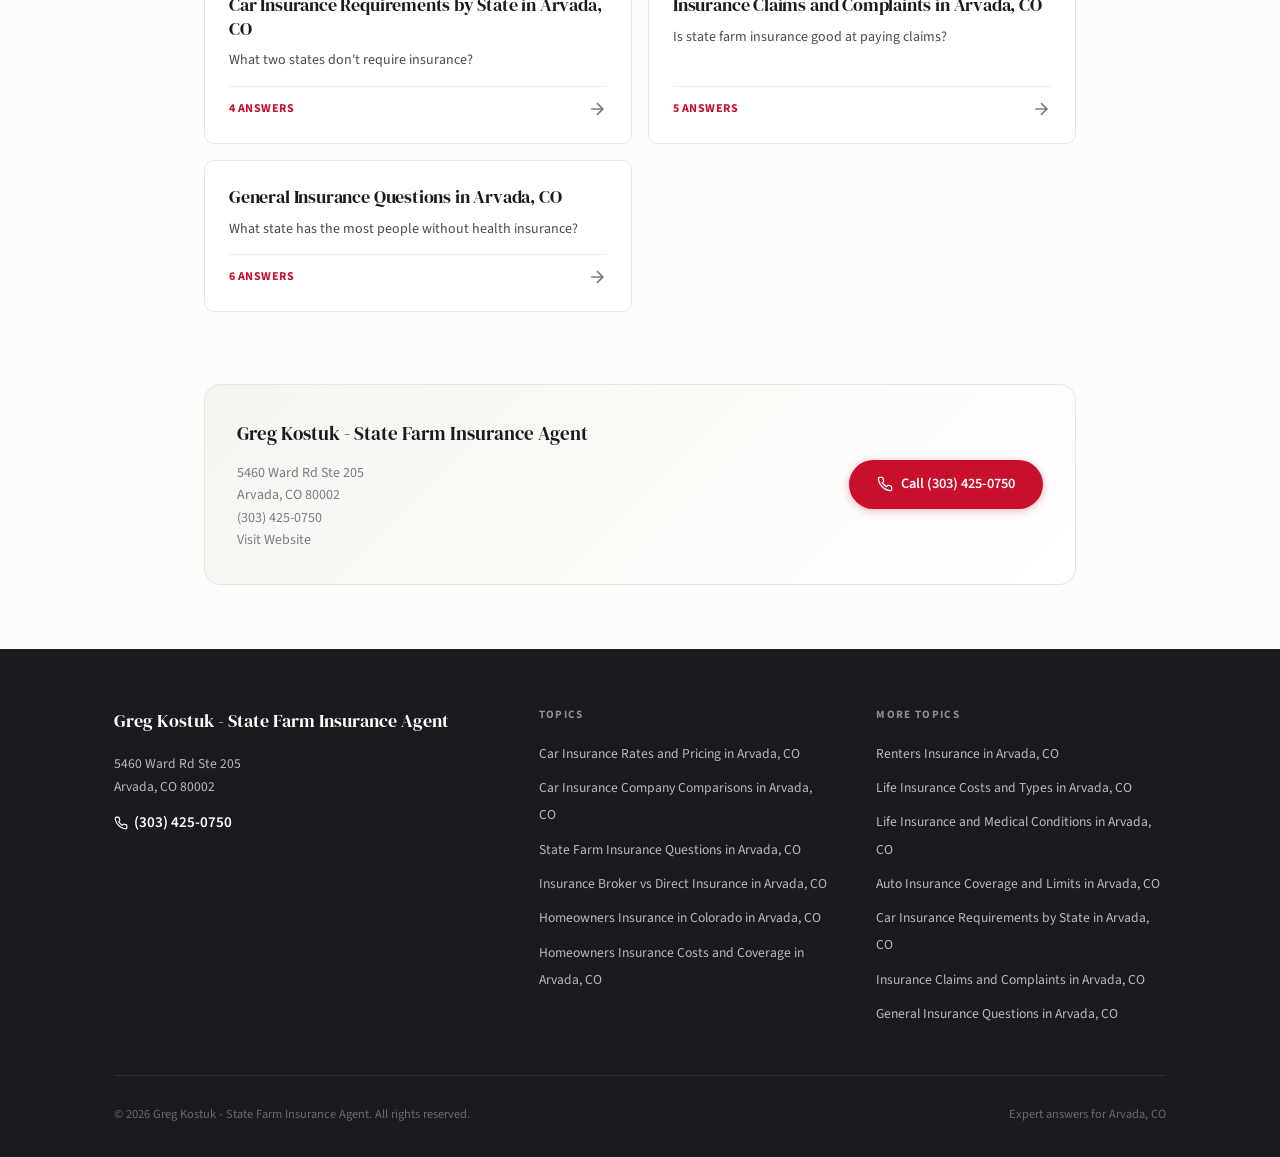
==== commit 3f9aa35c: "Clean H1 title for AEO — "Insurance Questions & Answers" Strip business-type suffix (Agency) from he" ====
--- a/index.html
+++ b/index.html
@@ -3,8 +3,8 @@
 <head>
   <meta charset="UTF-8">
   <meta name="viewport" content="width=device-width, initial-scale=1.0">
-  <title>Insurance Agency Questions & Answers — Arvada | Greg Kostuk - State Farm Insurance Agent</title>
-  <meta name="description" content="Expert answers to insurance agency questions in Arvada, CO. Browse 13 topics with 151 questions answered.">
+  <title>Insurance Questions & Answers — Arvada | Greg Kostuk - State Farm Insurance Agent</title>
+  <meta name="description" content="Expert answers to insurance questions in Arvada, CO. Browse 13 topics with 151 questions answered.">
   <link rel="canonical" href="index.html">
   <link rel="stylesheet" href="styles.css">
   <script type="application/ld+json">
@@ -204,8 +204,8 @@
 
   <section class="hero">
     <div class="container">
-      <h1>Insurance Agency Questions &amp; Answers <em>in Arvada</em></h1>
-      <p class="hero-subtitle">Find expert answers to common insurance agency questions in Arvada. Browse by topic below to get clear, concise answers from Greg Kostuk - State Farm Insurance Agent.</p>
+      <h1>Insurance Questions &amp; Answers <em>in Arvada</em></h1>
+      <p class="hero-subtitle">Find expert answers to common insurance questions in Arvada. Browse by topic below to get clear, concise answers from Greg Kostuk - State Farm Insurance Agent.</p>
       <div class="hero-stats">
         <div class="hero-stat">
           <span class="stat-number">13</span>
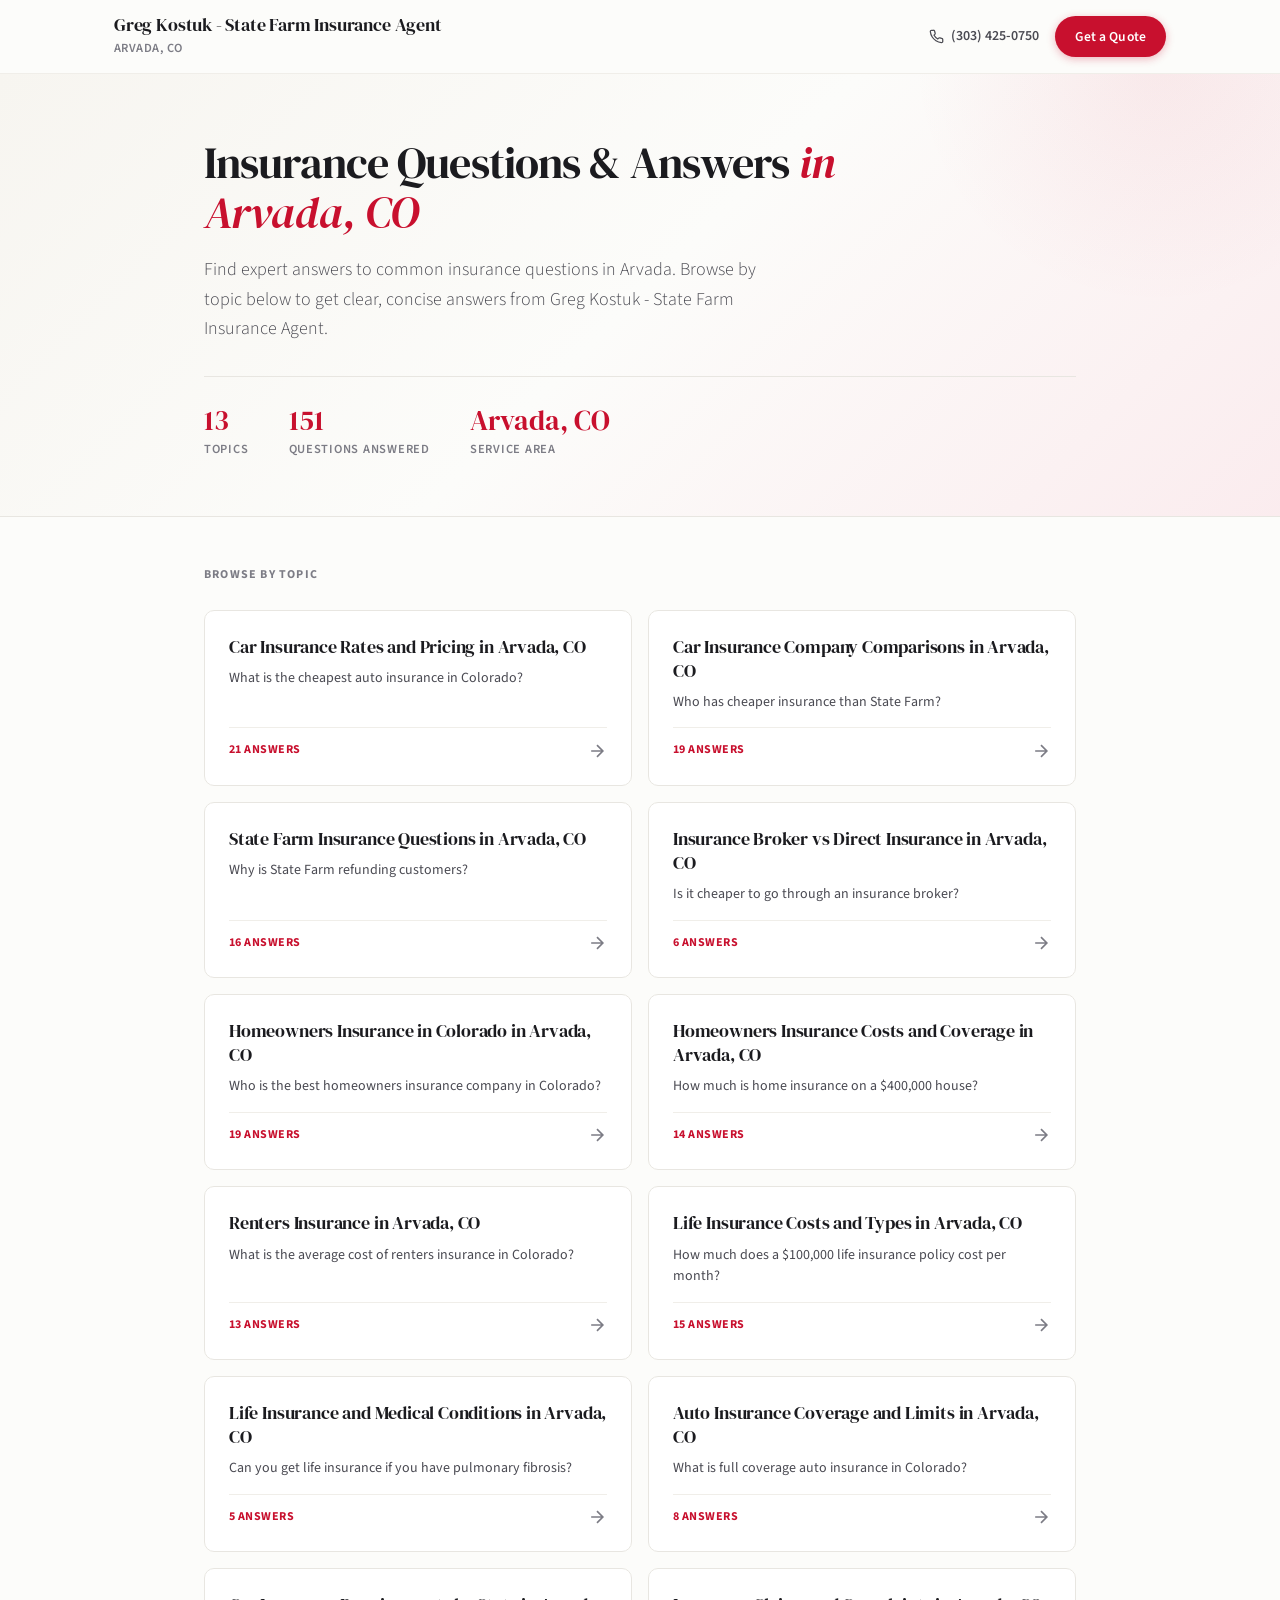
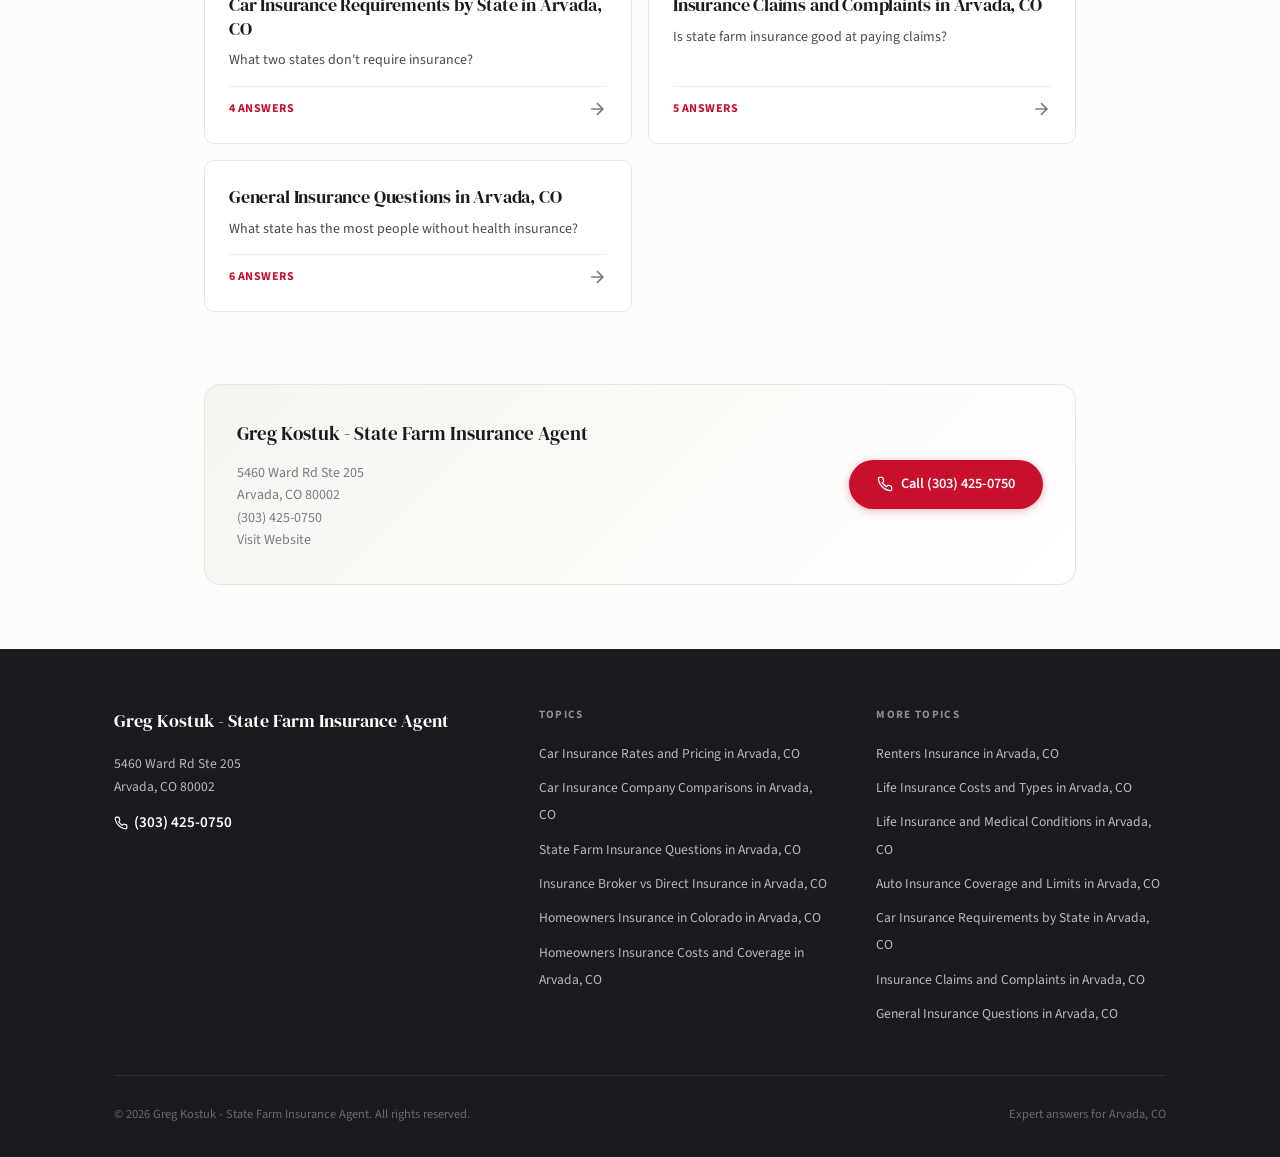
==== commit fa203c0e: "Add state to H1 — "Insurance Questions & Answers in Arvada, CO" Co-Authored-By: Claude Opus 4.6 <nor" ====
--- a/index.html
+++ b/index.html
@@ -3,7 +3,7 @@
 <head>
   <meta charset="UTF-8">
   <meta name="viewport" content="width=device-width, initial-scale=1.0">
-  <title>Insurance Questions & Answers — Arvada | Greg Kostuk - State Farm Insurance Agent</title>
+  <title>Insurance Questions & Answers — Arvada, CO | Greg Kostuk - State Farm Insurance Agent</title>
   <meta name="description" content="Expert answers to insurance questions in Arvada, CO. Browse 13 topics with 151 questions answered.">
   <link rel="canonical" href="index.html">
   <link rel="stylesheet" href="styles.css">
@@ -204,7 +204,7 @@
 
   <section class="hero">
     <div class="container">
-      <h1>Insurance Questions &amp; Answers <em>in Arvada</em></h1>
+      <h1>Insurance Questions &amp; Answers <em>in Arvada, CO</em></h1>
       <p class="hero-subtitle">Find expert answers to common insurance questions in Arvada. Browse by topic below to get clear, concise answers from Greg Kostuk - State Farm Insurance Agent.</p>
       <div class="hero-stats">
         <div class="hero-stat">
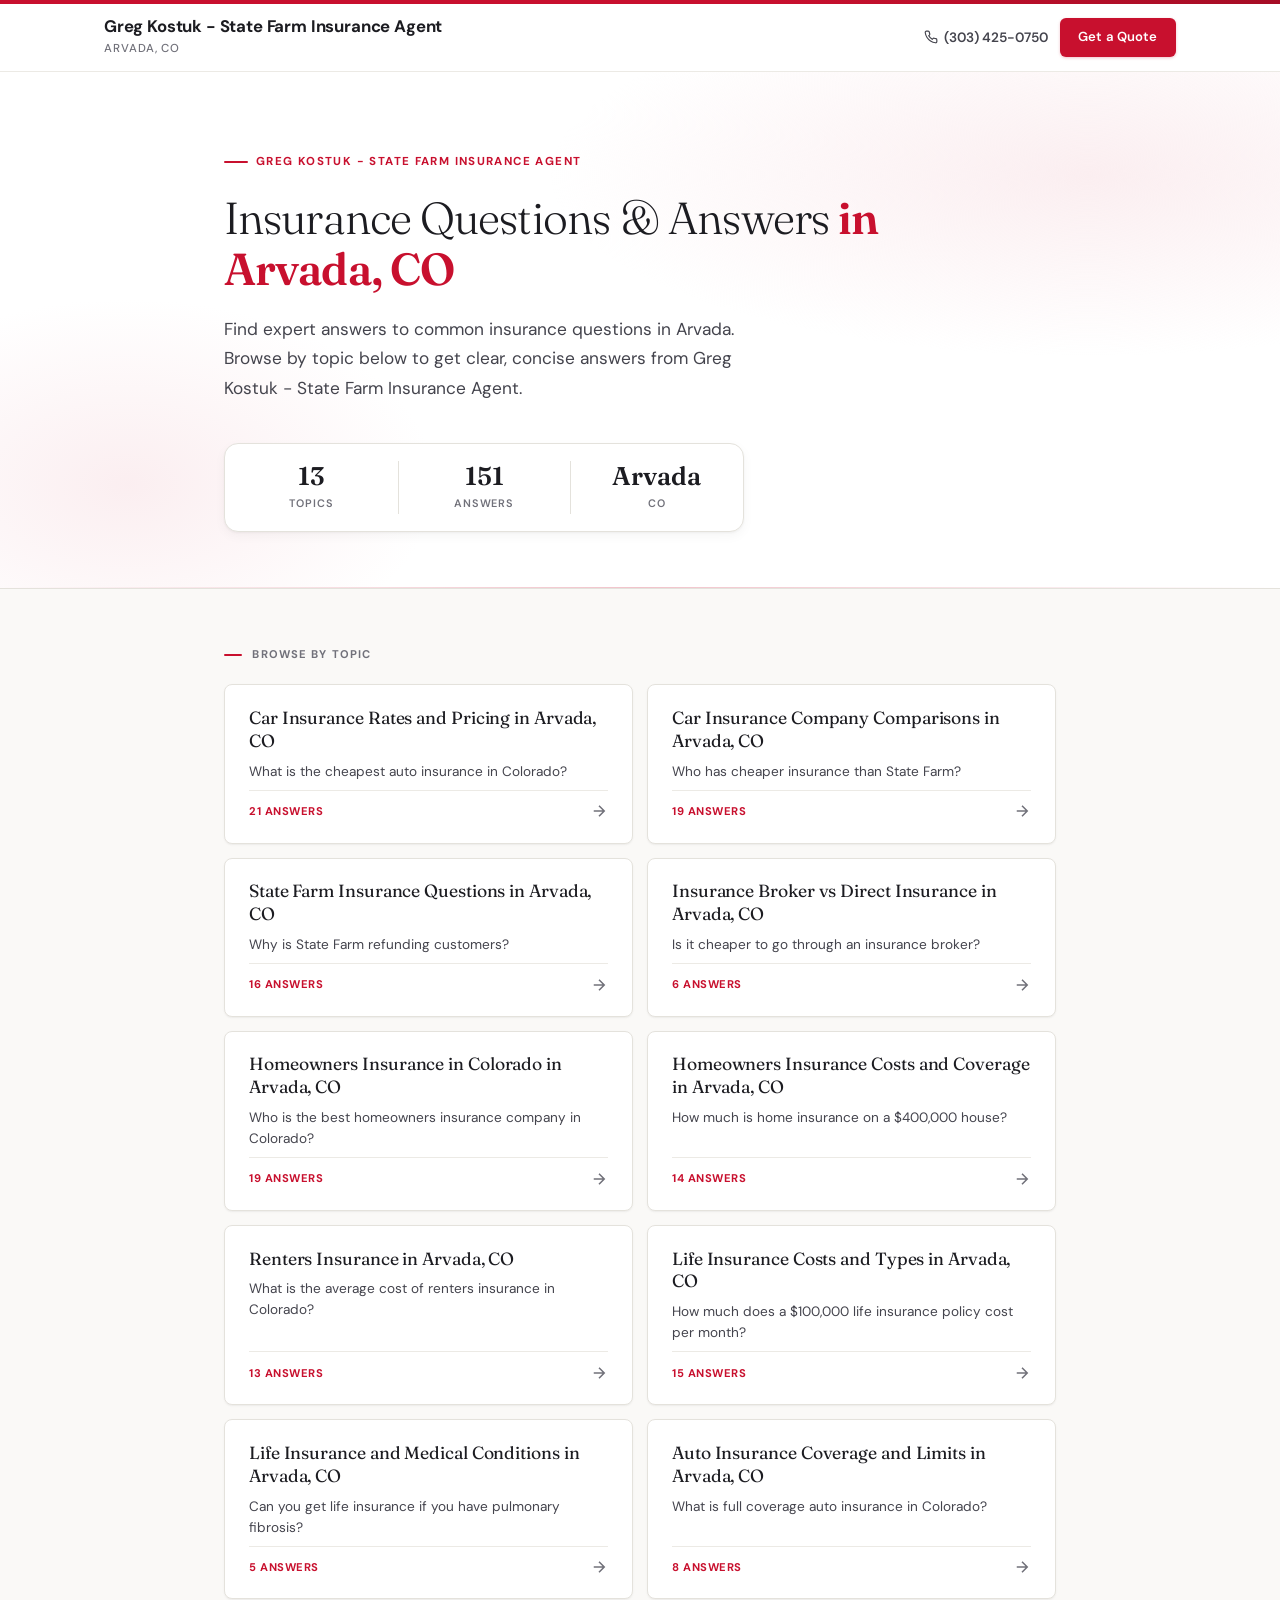
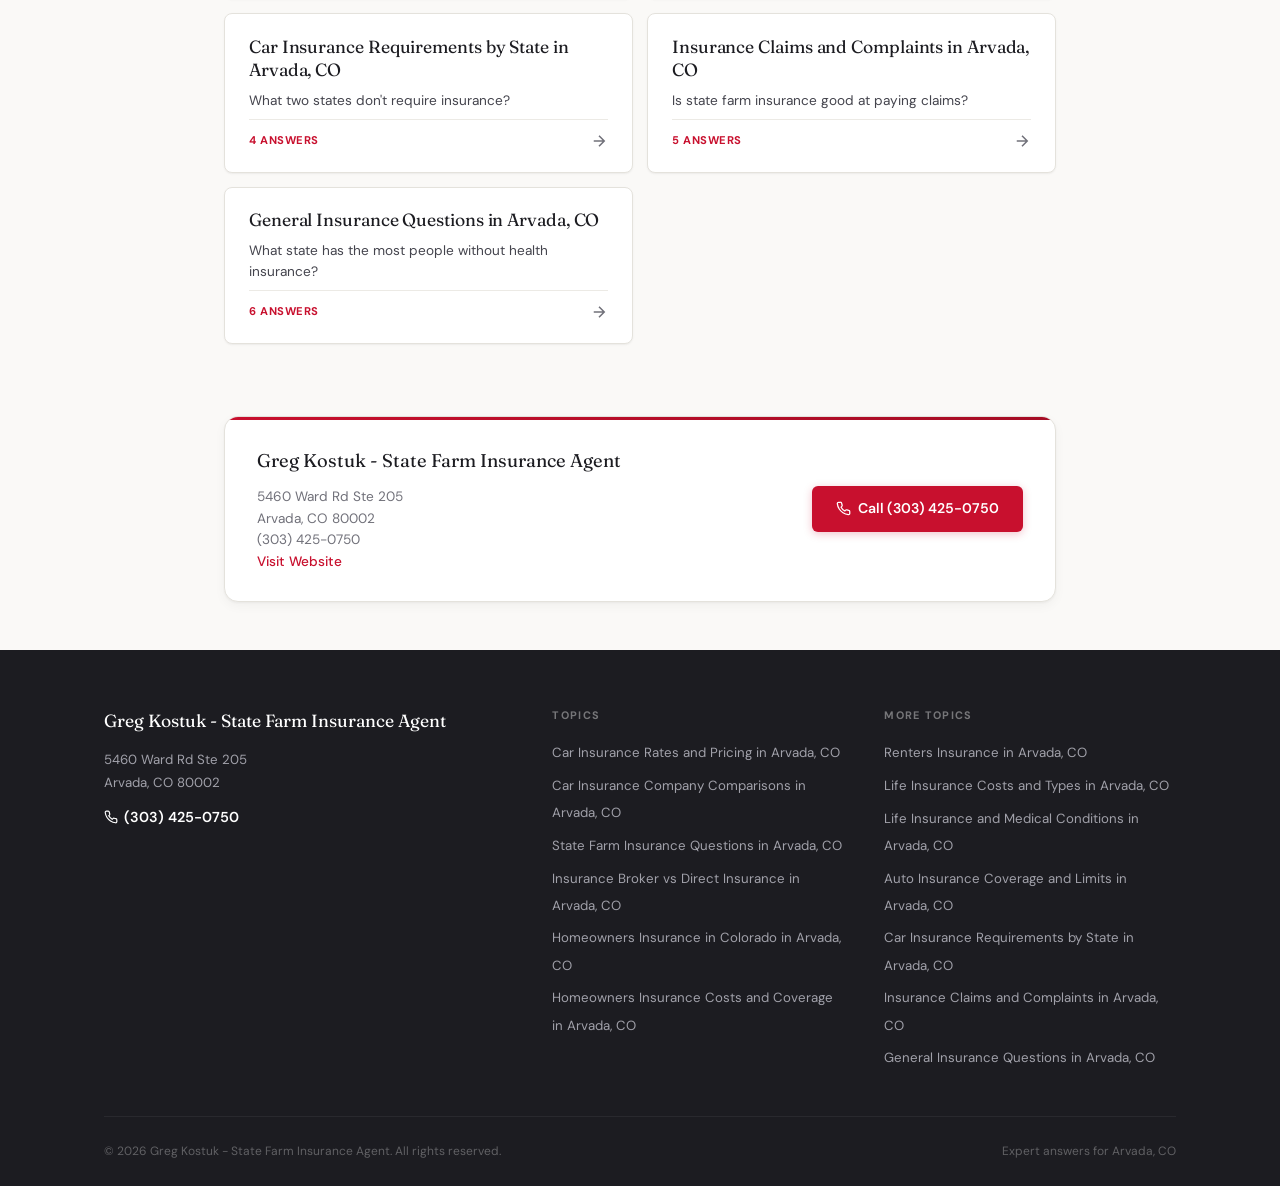
==== commit 3a3e2e76: "Redesign with premium Insurance Authority template - Fraunces + DM Sans typography, brand-color top " ====
--- a/index.html
+++ b/index.html
@@ -3,7 +3,7 @@
 <head>
   <meta charset="UTF-8">
   <meta name="viewport" content="width=device-width, initial-scale=1.0">
-  <title>Insurance Questions & Answers — Arvada, CO | Greg Kostuk - State Farm Insurance Agent</title>
+  <title>Insurance Questions &amp; Answers — Arvada, CO | Greg Kostuk - State Farm Insurance Agent</title>
   <meta name="description" content="Expert answers to insurance questions in Arvada, CO. Browse 13 topics with 151 questions answered.">
   <link rel="canonical" href="index.html">
   <link rel="stylesheet" href="styles.css">
@@ -69,16 +69,60 @@
       },
       "areaServed": {
         "@type": "City",
-        "name": "Arvada, CO"
+        "name": "Arvada, CO",
+        "sameAs": [
+          "https://en.wikipedia.org/wiki/Arvada,_Colorado",
+          "https://www.wikidata.org/wiki/Q590849"
+        ]
       },
       "knowsAbout": [
-        "Auto Insurance",
-        "Home Insurance",
-        "Life Insurance",
-        "Renters Insurance",
-        "Insurance Claims",
+        {
+          "@type": "Thing",
+          "name": "Auto Insurance",
+          "sameAs": [
+            "https://en.wikipedia.org/wiki/Vehicle_insurance",
+            "https://www.wikidata.org/wiki/Q1068361"
+          ]
+        },
+        {
+          "@type": "Thing",
+          "name": "Home Insurance",
+          "sameAs": [
+            "https://en.wikipedia.org/wiki/Home_insurance",
+            "https://www.wikidata.org/wiki/Q2064047"
+          ]
+        },
+        {
+          "@type": "Thing",
+          "name": "Life Insurance",
+          "sameAs": [
+            "https://en.wikipedia.org/wiki/Life_insurance",
+            "https://www.wikidata.org/wiki/Q626608"
+          ]
+        },
+        {
+          "@type": "Thing",
+          "name": "Renters Insurance",
+          "sameAs": [
+            "https://en.wikipedia.org/wiki/Renters%27_insurance",
+            "https://www.wikidata.org/wiki/Q7313538"
+          ]
+        },
+        {
+          "@type": "Thing",
+          "name": "Insurance Claims",
+          "sameAs": [
+            "https://www.wikidata.org/wiki/Q30266566"
+          ]
+        },
         "Insurance Quotes",
-        "Liability Coverage",
+        {
+          "@type": "Thing",
+          "name": "Liability Coverage",
+          "sameAs": [
+            "https://www.wikidata.org/wiki/Q46236866"
+          ]
+        },
         "Full Coverage Insurance"
       ],
       "priceRange": "$$"
@@ -136,7 +180,11 @@
       },
       "areaServed": {
         "@type": "City",
-        "name": "Arvada, CO"
+        "name": "Arvada, CO",
+        "sameAs": [
+          "https://en.wikipedia.org/wiki/Arvada,_Colorado",
+          "https://www.wikidata.org/wiki/Q590849"
+        ]
       }
     },
     {
@@ -144,13 +192,17 @@
       "@id": "https://www.mysfcolorado.com/?cmpid=LDAI#service-home-insurance",
       "name": "Home Insurance",
       "description": "Homeowners insurance protecting your property against damage, theft, and liability in Arvada, CO.",
-      "serviceType": "Homeowners Insurance",
+      "serviceType": "Home Insurance",
       "provider": {
         "@id": "https://www.mysfcolorado.com/?cmpid=LDAI#business"
       },
       "areaServed": {
         "@type": "City",
-        "name": "Arvada, CO"
+        "name": "Arvada, CO",
+        "sameAs": [
+          "https://en.wikipedia.org/wiki/Arvada,_Colorado",
+          "https://www.wikidata.org/wiki/Q590849"
+        ]
       }
     },
     {
@@ -164,7 +216,11 @@
       },
       "areaServed": {
         "@type": "City",
-        "name": "Arvada, CO"
+        "name": "Arvada, CO",
+        "sameAs": [
+          "https://en.wikipedia.org/wiki/Arvada,_Colorado",
+          "https://www.wikidata.org/wiki/Q590849"
+        ]
       }
     },
     {
@@ -178,7 +234,11 @@
       },
       "areaServed": {
         "@type": "City",
-        "name": "Arvada, CO"
+        "name": "Arvada, CO",
+        "sameAs": [
+          "https://en.wikipedia.org/wiki/Arvada,_Colorado",
+          "https://www.wikidata.org/wiki/Q590849"
+        ]
       }
     }
   ]
@@ -186,25 +246,30 @@
 </script>
 </head>
 <body>
+  <div class="brand-bar"></div>
+
   <header class="site-header">
     <div class="container-wide">
-      <div class="header-brand">
-        <span class="brand-name">Greg Kostuk - State Farm Insurance Agent</span>
-        <span class="brand-detail">Arvada, CO</span>
-      </div>
-      <div class="header-actions">
-        <a href="tel:3034250750" class="header-phone">
-          <svg viewBox="0 0 24 24"><path d="M22 16.92v3a2 2 0 01-2.18 2 19.79 19.79 0 01-8.63-3.07 19.5 19.5 0 01-6-6 19.79 19.79 0 01-3.07-8.67A2 2 0 014.11 2h3a2 2 0 012 1.72c.127.96.361 1.903.7 2.81a2 2 0 01-.45 2.11L8.09 9.91a16 16 0 006 6l1.27-1.27a2 2 0 012.11-.45c.907.339 1.85.573 2.81.7A2 2 0 0122 16.92z"/></svg>
-          (303) 425-0750
-        </a>
-        <a href="https://www.mysfcolorado.com/?cmpid=LDAI" class="header-cta" target="_blank" rel="noopener">Get a Quote</a>
+      <div class="header-inner">
+        <div class="header-brand">
+          <span class="brand-name">Greg Kostuk - State Farm Insurance Agent</span>
+          <span class="brand-detail">Arvada, CO</span>
+        </div>
+        <div class="header-actions">
+          <a href="tel:3034250750" class="header-phone">
+            <svg viewBox="0 0 24 24"><path d="M22 16.92v3a2 2 0 01-2.18 2 19.79 19.79 0 01-8.63-3.07 19.5 19.5 0 01-6-6 19.79 19.79 0 01-3.07-8.67A2 2 0 014.11 2h3a2 2 0 012 1.72c.127.96.361 1.903.7 2.81a2 2 0 01-.45 2.11L8.09 9.91a16 16 0 006 6l1.27-1.27a2 2 0 012.11-.45c.907.339 1.85.573 2.81.7A2 2 0 0122 16.92z"/></svg>
+            (303) 425-0750
+          </a>
+          <a href="https://www.mysfcolorado.com/?cmpid=LDAI" class="header-cta" target="_blank" rel="noopener">Get a Quote</a>
+        </div>
       </div>
     </div>
   </header>
 
   <section class="hero">
     <div class="container">
-      <h1>Insurance Questions &amp; Answers <em>in Arvada, CO</em></h1>
+      <div class="hero-eyebrow">Greg Kostuk - State Farm Insurance Agent</div>
+      <h1>Insurance Questions &amp; Answers <strong>in Arvada, CO</strong></h1>
       <p class="hero-subtitle">Find expert answers to common insurance questions in Arvada. Browse by topic below to get clear, concise answers from Greg Kostuk - State Farm Insurance Agent.</p>
       <div class="hero-stats">
         <div class="hero-stat">
@@ -213,11 +278,11 @@
         </div>
         <div class="hero-stat">
           <span class="stat-number">151</span>
-          <span class="stat-label">Questions Answered</span>
+          <span class="stat-label">Answers</span>
         </div>
         <div class="hero-stat">
-          <span class="stat-number">Arvada, CO</span>
-          <span class="stat-label">Service Area</span>
+          <span class="stat-number">Arvada</span>
+          <span class="stat-label">CO</span>
         </div>
       </div>
     </div>
@@ -363,6 +428,8 @@
           Call (303) 425-0750
         </a>
       </aside>
+
+      
     </div>
   </main>
 
@@ -396,6 +463,7 @@
           </ul>
         </div>
         <div class="footer-col">
+          
           <h4>More Topics</h4>
           <ul class="footer-links">
             
@@ -414,6 +482,7 @@
             <li><a href="general-insurance-questions-arvada-co.html">General Insurance Questions in Arvada, CO</a></li>
             
           </ul>
+          
         </div>
       </div>
       <div class="footer-bottom">
--- a/styles.css
+++ b/styles.css
@@ -1,5 +1,5 @@
-/* AEO Site — Editorial Design System */
-@import url('https://fonts.googleapis.com/css2?family=DM+Serif+Display:ital@0;1&family=Source+Sans+3:ital,wght@0,300;0,400;0,600;0,700;1,400&display=swap');
+/* AEO Site — Insurance Authority Design System */
+@import url('https://fonts.googleapis.com/css2?family=Fraunces:ital,opsz,wght@0,9..144,300;0,9..144,400;0,9..144,600;0,9..144,700;1,9..144,400&family=DM+Sans:ital,opsz,wght@0,9..40,300;0,9..40,400;0,9..40,500;0,9..40,600;0,9..40,700;1,9..40,400&display=swap');
 
 *,
 *::before,
@@ -11,27 +11,32 @@
 
 :root {
   --accent: #c8102e;
-  --accent-dark: color-mix(in srgb, #c8102e 85%, #000);
-  --accent-light: color-mix(in srgb, #c8102e 8%, #fff);
-  --accent-mid: color-mix(in srgb, #c8102e 15%, #fff);
-  --text: #1b1b1f;
-  --text-secondary: #4a4a52;
-  --text-muted: #7c7c85;
-  --bg: #fcfcfa;
-  --bg-warm: #f7f5f0;
+  --accent-dark: color-mix(in srgb, #c8102e 80%, #1a0000);
+  --accent-light: color-mix(in srgb, #c8102e 7%, #fff);
+  --accent-mid: color-mix(in srgb, #c8102e 12%, #fff);
+  --accent-glow: color-mix(in srgb, #c8102e 25%, transparent);
+  --text: #1c1c21;
+  --text-secondary: #44444d;
+  --text-muted: #71717a;
+  --bg: #faf9f7;
+  --bg-warm: #f3f1ec;
   --bg-card: #ffffff;
-  --border: #e8e6e1;
-  --border-light: #f0eee9;
-  --shadow-sm: 0 1px 3px rgba(0,0,0,0.04), 0 1px 2px rgba(0,0,0,0.06);
-  --shadow-md: 0 4px 16px rgba(0,0,0,0.06), 0 2px 4px rgba(0,0,0,0.04);
-  --shadow-lg: 0 12px 40px rgba(0,0,0,0.08), 0 4px 12px rgba(0,0,0,0.04);
-  --shadow-hover: 0 8px 30px rgba(0,0,0,0.1), 0 4px 8px rgba(0,0,0,0.06);
-  --radius: 10px;
-  --radius-lg: 16px;
-  --max-width: 920px;
-  --font-display: 'DM Serif Display', Georgia, 'Times New Roman', serif;
-  --font-body: 'Source Sans 3', 'Segoe UI', Roboto, sans-serif;
-  --transition: 0.25s cubic-bezier(0.4, 0, 0.2, 1);
+  --bg-dark: #1c1c21;
+  --border: #e4e2dc;
+  --border-light: #eceae5;
+  --shadow-sm: 0 1px 2px rgba(0,0,0,0.04), 0 1px 3px rgba(0,0,0,0.03);
+  --shadow-card: 0 1px 3px rgba(0,0,0,0.05), 0 4px 12px rgba(0,0,0,0.04);
+  --shadow-hover: 0 8px 24px rgba(0,0,0,0.08), 0 2px 8px rgba(0,0,0,0.04);
+  --shadow-elevated: 0 12px 40px rgba(0,0,0,0.1), 0 4px 12px rgba(0,0,0,0.05);
+  --radius: 8px;
+  --radius-lg: 14px;
+  --radius-xl: 20px;
+  --max-width: 880px;
+  --wide-width: 1120px;
+  --font-display: 'Fraunces', Georgia, 'Times New Roman', serif;
+  --font-body: 'DM Sans', -apple-system, BlinkMacSystemFont, 'Segoe UI', sans-serif;
+  --ease: cubic-bezier(0.4, 0, 0.2, 1);
+  --ease-spring: cubic-bezier(0.34, 1.56, 0.64, 1);
 }
 
 html {
@@ -52,7 +57,7 @@
 a {
   color: var(--accent);
   text-decoration: none;
-  transition: color var(--transition);
+  transition: color 0.2s var(--ease);
 }
 
 a:hover {
@@ -62,6 +67,26 @@
 img {
   max-width: 100%;
   height: auto;
+}
+
+/* ═══════════════════════════════════════════════
+   Top Brand Bar
+   ═══════════════════════════════════════════════ */
+
+.brand-bar {
+  height: 4px;
+  background: var(--accent);
+  position: relative;
+}
+
+.brand-bar::after {
+  content: '';
+  position: absolute;
+  right: 0;
+  top: 0;
+  height: 100%;
+  width: 40%;
+  background: linear-gradient(90deg, var(--accent), var(--accent-dark));
 }
 
 /* ═══════════════════════════════════════════════
@@ -75,37 +100,38 @@
 }
 
 .container-wide {
-  max-width: 1100px;
+  max-width: var(--wide-width);
   margin: 0 auto;
   padding: 0 1.5rem;
 }
 
 /* ═══════════════════════════════════════════════
-   Header — Floating nav bar
+   Header — Sticky nav with brand bar
    ═══════════════════════════════════════════════ */
 
 .site-header {
   position: sticky;
   top: 0;
   z-index: 100;
-  background: rgba(252, 252, 250, 0.92);
-  backdrop-filter: blur(12px);
-  -webkit-backdrop-filter: blur(12px);
+  background: rgba(255, 255, 255, 0.96);
+  backdrop-filter: blur(16px) saturate(1.5);
+  -webkit-backdrop-filter: blur(16px) saturate(1.5);
   border-bottom: 1px solid var(--border-light);
-  padding: 0.875rem 0;
-}
-
-.site-header .container-wide {
+  padding: 0;
+}
+
+.header-inner {
   display: flex;
   justify-content: space-between;
   align-items: center;
   gap: 1rem;
+  padding: 0.75rem 0;
 }
 
 .header-brand {
   display: flex;
   flex-direction: column;
-  gap: 0.1rem;
+  gap: 0.15rem;
 }
 
 .header-brand a {
@@ -118,445 +144,572 @@
 }
 
 .header-brand .brand-name {
+  font-family: var(--font-body);
+  font-size: 1.05rem;
+  font-weight: 700;
+  color: var(--text);
+  line-height: 1.25;
+  letter-spacing: -0.01em;
+}
+
+.header-brand .brand-detail {
+  font-size: 0.72rem;
+  color: var(--text-muted);
+  letter-spacing: 0.08em;
+  text-transform: uppercase;
+  font-weight: 500;
+}
+
+.header-actions {
+  display: flex;
+  align-items: center;
+  gap: 0.75rem;
+}
+
+.header-phone {
+  font-size: 0.85rem;
+  font-weight: 600;
+  color: var(--text-secondary);
+  display: flex;
+  align-items: center;
+  gap: 0.35rem;
+  transition: color 0.2s var(--ease);
+}
+
+.header-phone:hover {
+  color: var(--accent);
+}
+
+.header-phone svg {
+  width: 14px;
+  height: 14px;
+  fill: none;
+  stroke: currentColor;
+  stroke-width: 2;
+  stroke-linecap: round;
+  stroke-linejoin: round;
+}
+
+.header-cta {
+  display: inline-flex;
+  align-items: center;
+  gap: 0.35rem;
+  background: var(--accent);
+  color: #fff !important;
+  padding: 0.5rem 1.15rem;
+  border-radius: 6px;
+  font-size: 0.82rem;
+  font-weight: 600;
+  letter-spacing: 0.01em;
+  transition: all 0.2s var(--ease);
+  box-shadow: 0 1px 3px var(--accent-glow);
+}
+
+.header-cta:hover {
+  background: var(--accent-dark);
+  box-shadow: 0 4px 12px var(--accent-glow);
+  transform: translateY(-1px);
+  text-decoration: none;
+  color: #fff !important;
+}
+
+/* ═══════════════════════════════════════════════
+   Hero Section — Index page
+   ═══════════════════════════════════════════════ */
+
+.hero {
+  background: var(--bg-card);
+  border-bottom: 1px solid var(--border);
+  padding: 4.5rem 0 3.5rem;
+  position: relative;
+  overflow: hidden;
+}
+
+.hero::before {
+  content: '';
+  position: absolute;
+  top: 0;
+  left: 0;
+  right: 0;
+  bottom: 0;
+  background:
+    radial-gradient(ellipse 60% 50% at 85% 20%, var(--accent-light) 0%, transparent 70%),
+    radial-gradient(ellipse 40% 60% at 10% 80%, var(--accent-light) 0%, transparent 60%);
+  pointer-events: none;
+}
+
+.hero::after {
+  content: '';
+  position: absolute;
+  bottom: 0;
+  left: 0;
+  right: 0;
+  height: 1px;
+  background: linear-gradient(90deg, transparent, var(--accent-glow), transparent);
+}
+
+.hero .container {
+  position: relative;
+  z-index: 1;
+}
+
+.hero-eyebrow {
+  display: inline-flex;
+  align-items: center;
+  gap: 0.5rem;
+  font-size: 0.72rem;
+  text-transform: uppercase;
+  letter-spacing: 0.12em;
+  font-weight: 700;
+  color: var(--accent);
+  margin-bottom: 1.25rem;
+}
+
+.hero-eyebrow::before {
+  content: '';
+  display: block;
+  width: 24px;
+  height: 2px;
+  background: var(--accent);
+  border-radius: 1px;
+}
+
+.hero h1 {
+  font-family: var(--font-display);
+  font-size: 2.8rem;
+  font-weight: 300;
+  line-height: 1.15;
+  color: var(--text);
+  letter-spacing: -0.02em;
+  margin-bottom: 1.25rem;
+  max-width: 680px;
+}
+
+.hero h1 strong {
+  font-weight: 600;
+  color: var(--accent);
+}
+
+.hero .hero-subtitle {
+  font-size: 1.08rem;
+  color: var(--text-secondary);
+  line-height: 1.7;
+  max-width: 540px;
+  font-weight: 400;
+}
+
+.hero-stats {
+  display: flex;
+  gap: 0;
+  margin-top: 2.5rem;
+  background: var(--bg-card);
+  border: 1px solid var(--border);
+  border-radius: var(--radius-lg);
+  overflow: hidden;
+  box-shadow: var(--shadow-card);
+  max-width: 520px;
+}
+
+.hero-stat {
+  flex: 1;
+  display: flex;
+  flex-direction: column;
+  align-items: center;
+  padding: 1.15rem 1rem;
+  position: relative;
+}
+
+.hero-stat + .hero-stat::before {
+  content: '';
+  position: absolute;
+  left: 0;
+  top: 20%;
+  height: 60%;
+  width: 1px;
+  background: var(--border);
+}
+
+.hero-stat .stat-number {
+  font-family: var(--font-display);
+  font-size: 1.6rem;
+  font-weight: 600;
+  color: var(--text);
+  line-height: 1.1;
+}
+
+.hero-stat .stat-label {
+  font-size: 0.68rem;
+  color: var(--text-muted);
+  text-transform: uppercase;
+  letter-spacing: 0.08em;
+  font-weight: 600;
+  margin-top: 0.25rem;
+}
+
+/* ═══════════════════════════════════════════════
+   Page Hero — Cluster & city pages
+   ═══════════════════════════════════════════════ */
+
+.page-hero {
+  background: var(--bg-card);
+  border-bottom: 1px solid var(--border);
+  padding: 2.5rem 0 2.25rem;
+  position: relative;
+}
+
+.page-hero::after {
+  content: '';
+  position: absolute;
+  bottom: 0;
+  left: 0;
+  right: 0;
+  height: 1px;
+  background: linear-gradient(90deg, transparent 10%, var(--accent-glow), transparent 90%);
+}
+
+.breadcrumb {
+  display: flex;
+  align-items: center;
+  gap: 0.5rem;
+  font-size: 0.78rem;
+  color: var(--text-muted);
+  margin-bottom: 1rem;
+  font-weight: 500;
+}
+
+.breadcrumb a {
+  color: var(--text-muted);
+  transition: color 0.2s var(--ease);
+}
+
+.breadcrumb a:hover {
+  color: var(--accent);
+}
+
+.breadcrumb .sep {
+  color: var(--border);
+  font-size: 0.65rem;
+}
+
+.page-hero h1 {
+  font-family: var(--font-display);
+  font-size: 2.1rem;
+  font-weight: 400;
+  line-height: 1.25;
+  color: var(--text);
+  letter-spacing: -0.015em;
+  max-width: 720px;
+}
+
+.page-hero .page-meta {
+  display: flex;
+  align-items: center;
+  gap: 0.65rem;
+  margin-top: 1rem;
+  flex-wrap: wrap;
+}
+
+.page-hero .page-meta .meta-pill {
+  background: var(--bg);
+  border: 1px solid var(--border);
+  padding: 0.3rem 0.75rem;
+  border-radius: 100px;
+  font-weight: 600;
+  font-size: 0.72rem;
+  color: var(--text-secondary);
+  letter-spacing: 0.02em;
+}
+
+/* ═══════════════════════════════════════════════
+   Section Labels
+   ═══════════════════════════════════════════════ */
+
+.section-label {
+  display: flex;
+  align-items: center;
+  gap: 0.65rem;
+  font-size: 0.7rem;
+  text-transform: uppercase;
+  letter-spacing: 0.1em;
+  font-weight: 700;
+  color: var(--text-muted);
+  margin-bottom: 1.25rem;
+}
+
+.section-label::before {
+  content: '';
+  display: block;
+  width: 18px;
+  height: 2px;
+  background: var(--accent);
+  border-radius: 1px;
+  flex-shrink: 0;
+}
+
+/* ═══════════════════════════════════════════════
+   Topic Grid — Index page cards
+   ═══════════════════════════════════════════════ */
+
+.topics-section {
+  padding: 3.5rem 0 2rem;
+}
+
+.topic-grid {
+  display: grid;
+  grid-template-columns: repeat(auto-fill, minmax(300px, 1fr));
+  gap: 0.875rem;
+}
+
+.topic-card {
+  background: var(--bg-card);
+  border: 1px solid var(--border);
+  border-radius: var(--radius);
+  padding: 1.35rem 1.5rem;
+  display: flex;
+  flex-direction: column;
+  gap: 0.5rem;
+  transition: all 0.25s var(--ease);
+  position: relative;
+  overflow: hidden;
+  color: var(--text);
+  box-shadow: var(--shadow-sm);
+}
+
+.topic-card::after {
+  content: '';
+  position: absolute;
+  bottom: 0;
+  left: 0;
+  width: 100%;
+  height: 3px;
+  background: var(--accent);
+  transform: scaleX(0);
+  transform-origin: left;
+  transition: transform 0.3s var(--ease);
+}
+
+.topic-card:hover {
+  border-color: color-mix(in srgb, #c8102e 30%, var(--border));
+  box-shadow: var(--shadow-hover);
+  transform: translateY(-3px);
+  text-decoration: none;
+  color: var(--text);
+}
+
+.topic-card:hover::after {
+  transform: scaleX(1);
+}
+
+.topic-card h2 {
+  font-family: var(--font-display);
+  font-size: 1.1rem;
+  font-weight: 400;
+  line-height: 1.3;
+  color: var(--text);
+  letter-spacing: -0.005em;
+}
+
+.topic-card .card-preview {
+  font-size: 0.85rem;
+  color: var(--text-secondary);
+  line-height: 1.55;
+  flex-grow: 1;
+}
+
+.topic-card .card-footer {
+  display: flex;
+  justify-content: space-between;
+  align-items: center;
+  padding-top: 0.7rem;
+  border-top: 1px solid var(--border-light);
+  margin-top: auto;
+}
+
+.topic-card .question-count {
+  font-size: 0.7rem;
+  color: var(--accent);
+  font-weight: 700;
+  text-transform: uppercase;
+  letter-spacing: 0.05em;
+}
+
+.topic-card .card-arrow {
+  width: 18px;
+  height: 18px;
+  color: var(--text-muted);
+  transition: all 0.25s var(--ease);
+}
+
+.topic-card:hover .card-arrow {
+  color: var(--accent);
+  transform: translateX(4px);
+}
+
+/* ═══════════════════════════════════════════════
+   Q&A Blocks — Cluster pages
+   ═══════════════════════════════════════════════ */
+
+.qa-section {
+  padding: 2.5rem 0 1rem;
+}
+
+.qa-block {
+  background: var(--bg-card);
+  border: 1px solid var(--border);
+  border-radius: var(--radius);
+  margin-bottom: 0.875rem;
+  overflow: hidden;
+  transition: border-color 0.2s var(--ease), box-shadow 0.2s var(--ease);
+  box-shadow: var(--shadow-sm);
+  position: relative;
+}
+
+.qa-block::before {
+  content: '';
+  position: absolute;
+  left: 0;
+  top: 0;
+  bottom: 0;
+  width: 3px;
+  background: var(--accent);
+  opacity: 0;
+  transition: opacity 0.2s var(--ease);
+}
+
+.qa-block:hover {
+  border-color: color-mix(in srgb, #c8102e 20%, var(--border));
+  box-shadow: var(--shadow-card);
+}
+
+.qa-block:hover::before {
+  opacity: 1;
+}
+
+.qa-block h2 {
+  font-family: var(--font-display);
+  font-size: 1.1rem;
+  font-weight: 400;
+  color: var(--text);
+  padding: 1.15rem 1.5rem;
+  line-height: 1.35;
+  cursor: default;
+  display: flex;
+  align-items: flex-start;
+  gap: 0.75rem;
+  letter-spacing: -0.005em;
+}
+
+.qa-block h2::before {
+  content: 'Q';
+  display: flex;
+  align-items: center;
+  justify-content: center;
+  flex-shrink: 0;
+  width: 26px;
+  height: 26px;
+  background: var(--accent);
+  color: #fff;
+  border-radius: 5px;
+  font-family: var(--font-body);
+  font-size: 0.7rem;
+  font-weight: 700;
+  letter-spacing: 0;
+  margin-top: 0.08rem;
+}
+
+.qa-block .answer {
+  padding: 0 1.5rem 1.35rem;
+  margin-left: calc(26px + 0.75rem);
+  color: var(--text-secondary);
+  font-size: 0.95rem;
+  line-height: 1.75;
+  border-top: 1px solid var(--border-light);
+  padding-top: 1.15rem;
+}
+
+/* ═══════════════════════════════════════════════
+   Business Card — CTA aside
+   ═══════════════════════════════════════════════ */
+
+.business-card {
+  background: var(--bg-card);
+  border: 1px solid var(--border);
+  border-radius: var(--radius-lg);
+  padding: 1.75rem 2rem;
+  margin: 2.5rem 0;
+  display: grid;
+  grid-template-columns: 1fr auto;
+  gap: 1.5rem;
+  align-items: center;
+  box-shadow: var(--shadow-card);
+  position: relative;
+  overflow: hidden;
+}
+
+.business-card::before {
+  content: '';
+  position: absolute;
+  top: 0;
+  left: 0;
+  right: 0;
+  height: 3px;
+  background: linear-gradient(90deg, var(--accent), var(--accent-dark));
+}
+
+.business-card .biz-info h3 {
   font-family: var(--font-display);
   font-size: 1.15rem;
   font-weight: 400;
-  letter-spacing: -0.01em;
-  color: var(--text);
-  line-height: 1.2;
-}
-
-.header-brand .brand-detail {
-  font-size: 0.78rem;
+  margin-bottom: 0.6rem;
+  color: var(--text);
+}
+
+.business-card .biz-info p {
+  font-size: 0.85rem;
   color: var(--text-muted);
-  letter-spacing: 0.04em;
-  text-transform: uppercase;
-  font-weight: 600;
-}
-
-.header-actions {
-  display: flex;
-  align-items: center;
-  gap: 1rem;
-}
-
-.header-phone {
-  font-size: 0.875rem;
-  font-weight: 600;
-  color: var(--text-secondary);
-  display: flex;
-  align-items: center;
-  gap: 0.4rem;
-}
-
-.header-phone svg {
+  line-height: 1.6;
+}
+
+.business-card .biz-info a {
+  color: var(--accent);
+  font-weight: 500;
+}
+
+.business-card .biz-info a:hover {
+  color: var(--accent-dark);
+}
+
+.business-card .cta {
+  display: inline-flex;
+  align-items: center;
+  gap: 0.45rem;
+  background: var(--accent);
+  color: #fff !important;
+  padding: 0.7rem 1.5rem;
+  border-radius: 6px;
+  font-weight: 600;
+  font-size: 0.88rem;
+  transition: all 0.2s var(--ease);
+  box-shadow: 0 2px 8px var(--accent-glow);
+  white-space: nowrap;
+}
+
+.business-card .cta:hover {
+  background: var(--accent-dark);
+  transform: translateY(-1px);
+  box-shadow: 0 4px 16px var(--accent-glow);
+  text-decoration: none;
+  color: #fff !important;
+}
+
+.business-card .cta svg {
   width: 15px;
   height: 15px;
   fill: none;
   stroke: currentColor;
   stroke-width: 2;
-}
-
-.header-cta {
-  display: inline-flex;
-  align-items: center;
-  gap: 0.4rem;
-  background: var(--accent);
-  color: #fff !important;
-  padding: 0.55rem 1.25rem;
-  border-radius: 100px;
-  font-size: 0.85rem;
-  font-weight: 600;
-  letter-spacing: 0.01em;
-  transition: all var(--transition);
-  box-shadow: 0 2px 8px color-mix(in srgb, #c8102e 30%, transparent);
-}
-
-.header-cta:hover {
-  transform: translateY(-1px);
-  box-shadow: 0 4px 16px color-mix(in srgb, #c8102e 40%, transparent);
-  text-decoration: none;
-  color: #fff !important;
-}
-
-/* ═══════════════════════════════════════════════
-   Hero Section — Index page
-   ═══════════════════════════════════════════════ */
-
-.hero {
-  background: linear-gradient(135deg, var(--bg-warm) 0%, var(--bg) 50%, var(--accent-light) 100%);
-  border-bottom: 1px solid var(--border);
-  padding: 4rem 0 3.5rem;
-  position: relative;
-  overflow: hidden;
-}
-
-.hero::before {
-  content: '';
-  position: absolute;
-  top: -60%;
-  right: -10%;
-  width: 500px;
-  height: 500px;
-  background: radial-gradient(circle, color-mix(in srgb, #c8102e 6%, transparent) 0%, transparent 70%);
-  border-radius: 50%;
-  pointer-events: none;
-}
-
-.hero h1 {
-  font-family: var(--font-display);
-  font-size: 2.75rem;
-  font-weight: 400;
-  line-height: 1.15;
-  color: var(--text);
-  letter-spacing: -0.02em;
-  margin-bottom: 1rem;
-  max-width: 650px;
-}
-
-.hero h1 em {
-  font-style: italic;
-  color: var(--accent);
-}
-
-.hero .hero-subtitle {
-  font-size: 1.125rem;
-  color: var(--text-secondary);
-  line-height: 1.65;
-  max-width: 560px;
-  font-weight: 300;
-}
-
-.hero-stats {
-  display: flex;
-  gap: 2.5rem;
-  margin-top: 2rem;
-  padding-top: 1.75rem;
-  border-top: 1px solid var(--border);
-}
-
-.hero-stat {
-  display: flex;
-  flex-direction: column;
-}
-
-.hero-stat .stat-number {
-  font-family: var(--font-display);
-  font-size: 1.75rem;
-  color: var(--accent);
-  line-height: 1.1;
-}
-
-.hero-stat .stat-label {
-  font-size: 0.78rem;
-  color: var(--text-muted);
-  text-transform: uppercase;
-  letter-spacing: 0.06em;
-  font-weight: 600;
-  margin-top: 0.2rem;
-}
-
-/* ═══════════════════════════════════════════════
-   Page Hero — Cluster pages
-   ═══════════════════════════════════════════════ */
-
-.page-hero {
-  background: var(--bg-warm);
-  border-bottom: 1px solid var(--border);
-  padding: 2.5rem 0 2rem;
-}
-
-.breadcrumb {
-  display: flex;
-  align-items: center;
-  gap: 0.5rem;
-  font-size: 0.8rem;
-  color: var(--text-muted);
-  margin-bottom: 1.25rem;
-  font-weight: 600;
-  text-transform: uppercase;
-  letter-spacing: 0.05em;
-}
-
-.breadcrumb a {
-  color: var(--text-muted);
-  transition: color var(--transition);
-}
-
-.breadcrumb a:hover {
-  color: var(--accent);
-}
-
-.breadcrumb .sep {
-  color: var(--border);
-  font-size: 0.7rem;
-}
-
-.page-hero h1 {
-  font-family: var(--font-display);
-  font-size: 2.25rem;
-  font-weight: 400;
-  line-height: 1.2;
-  color: var(--text);
-  letter-spacing: -0.015em;
-  max-width: 700px;
-}
-
-.page-hero .page-meta {
-  display: flex;
-  align-items: center;
-  gap: 1.5rem;
-  margin-top: 1rem;
-  font-size: 0.85rem;
-  color: var(--text-muted);
-}
-
-.page-hero .page-meta .meta-pill {
-  background: var(--bg-card);
-  border: 1px solid var(--border);
-  padding: 0.3rem 0.75rem;
-  border-radius: 100px;
-  font-weight: 600;
-  font-size: 0.78rem;
-  color: var(--text-secondary);
-}
-
-/* ═══════════════════════════════════════════════
-   Topic Grid — Index page cards
-   ═══════════════════════════════════════════════ */
-
-.topics-section {
-  padding: 3rem 0 2rem;
-}
-
-.section-label {
-  font-size: 0.75rem;
-  text-transform: uppercase;
-  letter-spacing: 0.1em;
-  font-weight: 700;
-  color: var(--text-muted);
-  margin-bottom: 1.5rem;
-}
-
-.topic-grid {
-  display: grid;
-  grid-template-columns: repeat(auto-fill, minmax(300px, 1fr));
-  gap: 1rem;
-}
-
-.topic-card {
-  background: var(--bg-card);
-  border: 1px solid var(--border);
-  border-radius: var(--radius);
-  padding: 1.5rem;
-  display: flex;
-  flex-direction: column;
-  gap: 0.6rem;
-  transition: all var(--transition);
-  position: relative;
-  overflow: hidden;
-  color: var(--text);
-}
-
-.topic-card::before {
-  content: '';
-  position: absolute;
-  top: 0;
-  left: 0;
-  width: 3px;
-  height: 100%;
-  background: var(--accent);
-  opacity: 0;
-  transition: opacity var(--transition);
-}
-
-.topic-card:hover {
-  border-color: color-mix(in srgb, #c8102e 40%, var(--border));
-  box-shadow: var(--shadow-hover);
-  transform: translateY(-2px);
-  text-decoration: none;
-  color: var(--text);
-}
-
-.topic-card:hover::before {
-  opacity: 1;
-}
-
-.topic-card h2 {
-  font-family: var(--font-display);
-  font-size: 1.15rem;
-  font-weight: 400;
-  line-height: 1.3;
-  color: var(--text);
-  letter-spacing: -0.01em;
-}
-
-.topic-card .card-preview {
-  font-size: 0.875rem;
-  color: var(--text-secondary);
-  line-height: 1.55;
-  flex-grow: 1;
-}
-
-.topic-card .card-footer {
-  display: flex;
-  justify-content: space-between;
-  align-items: center;
-  padding-top: 0.75rem;
-  border-top: 1px solid var(--border-light);
-  margin-top: 0.25rem;
-}
-
-.topic-card .question-count {
-  font-size: 0.75rem;
-  color: var(--accent);
-  font-weight: 700;
-  text-transform: uppercase;
-  letter-spacing: 0.04em;
-}
-
-.topic-card .card-arrow {
-  width: 20px;
-  height: 20px;
-  color: var(--text-muted);
-  transition: all var(--transition);
-}
-
-.topic-card:hover .card-arrow {
-  color: var(--accent);
-  transform: translateX(3px);
-}
-
-/* ═══════════════════════════════════════════════
-   Q&A Blocks — Cluster pages
-   ═══════════════════════════════════════════════ */
-
-.qa-section {
-  padding: 2.5rem 0;
-}
-
-.qa-block {
-  background: var(--bg-card);
-  border: 1px solid var(--border);
-  border-radius: var(--radius);
-  margin-bottom: 1rem;
-  overflow: hidden;
-  transition: border-color var(--transition), box-shadow var(--transition);
-}
-
-.qa-block:hover {
-  border-color: color-mix(in srgb, #c8102e 25%, var(--border));
-  box-shadow: var(--shadow-sm);
-}
-
-.qa-block h2 {
-  font-family: var(--font-display);
-  font-size: 1.15rem;
-  font-weight: 400;
-  color: var(--text);
-  padding: 1.25rem 1.5rem;
-  line-height: 1.35;
-  cursor: default;
-  display: flex;
-  align-items: flex-start;
-  gap: 0.85rem;
-  letter-spacing: -0.01em;
-}
-
-.qa-block h2::before {
-  content: 'Q';
-  display: flex;
-  align-items: center;
-  justify-content: center;
-  flex-shrink: 0;
-  width: 28px;
-  height: 28px;
-  background: var(--accent-light);
-  color: var(--accent);
-  border-radius: 6px;
-  font-family: var(--font-body);
-  font-size: 0.75rem;
-  font-weight: 700;
-  letter-spacing: 0;
-  margin-top: 0.05rem;
-}
-
-.qa-block .answer {
-  padding: 0 1.5rem 1.5rem 1.5rem;
-  margin-left: calc(28px + 0.85rem);
-  color: var(--text-secondary);
-  font-size: 0.975rem;
-  line-height: 1.75;
-  border-top: 1px solid var(--border-light);
-  padding-top: 1.25rem;
-}
-
-/* ═══════════════════════════════════════════════
-   Business Card — CTA aside
-   ═══════════════════════════════════════════════ */
-
-.business-card {
-  background: linear-gradient(135deg, var(--bg-warm) 0%, var(--bg-card) 100%);
-  border: 1px solid var(--border);
-  border-radius: var(--radius-lg);
-  padding: 2rem;
-  margin: 2.5rem 0;
-  display: grid;
-  grid-template-columns: 1fr auto;
-  gap: 1.5rem;
-  align-items: center;
-}
-
-.business-card .biz-info h3 {
-  font-family: var(--font-display);
-  font-size: 1.2rem;
-  font-weight: 400;
-  margin-bottom: 0.75rem;
-  color: var(--text);
-}
-
-.business-card .biz-info p {
-  font-size: 0.875rem;
-  color: var(--text-muted);
-  line-height: 1.6;
-}
-
-.business-card .biz-info a {
-  color: var(--text-muted);
-}
-
-.business-card .biz-info a:hover {
-  color: var(--accent);
-}
-
-.business-card .cta {
-  display: inline-flex;
-  align-items: center;
-  gap: 0.5rem;
-  background: var(--accent);
-  color: #fff !important;
-  padding: 0.75rem 1.75rem;
-  border-radius: 100px;
-  font-weight: 600;
-  font-size: 0.9rem;
-  transition: all var(--transition);
-  box-shadow: 0 2px 8px color-mix(in srgb, #c8102e 30%, transparent);
-  white-space: nowrap;
-}
-
-.business-card .cta:hover {
-  transform: translateY(-1px);
-  box-shadow: 0 4px 16px color-mix(in srgb, #c8102e 40%, transparent);
-  text-decoration: none;
-  color: #fff !important;
-}
-
-.business-card .cta svg {
-  width: 16px;
-  height: 16px;
-  fill: none;
-  stroke: currentColor;
-  stroke-width: 2;
+  stroke-linecap: round;
+  stroke-linejoin: round;
 }
 
 /* ═══════════════════════════════════════════════
@@ -564,49 +717,54 @@
    ═══════════════════════════════════════════════ */
 
 .site-footer {
-  background: var(--text);
-  color: #b8b8be;
-  padding: 3.5rem 0 2rem;
-  margin-top: 4rem;
+  background: var(--bg-dark);
+  color: #a1a1aa;
+  padding: 3.5rem 0 0;
+  margin-top: 3rem;
 }
 
 .footer-grid {
   display: grid;
-  grid-template-columns: 1.3fr 1fr 1fr;
-  gap: 3rem;
+  grid-template-columns: 1.4fr 1fr 1fr;
+  gap: 2.5rem;
   padding-bottom: 2.5rem;
-  border-bottom: 1px solid rgba(255,255,255,0.08);
 }
 
 .footer-brand .footer-name {
   font-family: var(--font-display);
-  font-size: 1.15rem;
+  font-size: 1.1rem;
+  font-weight: 400;
   color: #fff;
-  margin-bottom: 1rem;
+  margin-bottom: 0.85rem;
 }
 
 .footer-brand p {
-  font-size: 0.85rem;
+  font-size: 0.83rem;
   line-height: 1.7;
 }
 
 .footer-brand .footer-phone {
   color: #fff;
   font-weight: 600;
-  font-size: 0.95rem;
+  font-size: 0.9rem;
   display: inline-flex;
   align-items: center;
-  gap: 0.4rem;
-  margin-top: 0.75rem;
+  gap: 0.35rem;
+  margin-top: 0.65rem;
+  transition: color 0.2s var(--ease);
+}
+
+.footer-brand .footer-phone:hover {
+  color: var(--accent);
 }
 
 .footer-col h4 {
-  font-size: 0.7rem;
+  font-size: 0.68rem;
   text-transform: uppercase;
   letter-spacing: 0.12em;
   font-weight: 700;
-  color: rgba(255,255,255,0.5);
-  margin-bottom: 1rem;
+  color: rgba(255,255,255,0.4);
+  margin-bottom: 0.85rem;
 }
 
 .footer-links {
@@ -614,13 +772,13 @@
 }
 
 .footer-links li {
-  margin-bottom: 0.45rem;
+  margin-bottom: 0.35rem;
 }
 
 .footer-links a {
-  font-size: 0.85rem;
-  color: #b8b8be;
-  transition: color var(--transition);
+  font-size: 0.83rem;
+  color: #a1a1aa;
+  transition: color 0.2s var(--ease);
 }
 
 .footer-links a:hover {
@@ -631,25 +789,34 @@
   display: flex;
   justify-content: space-between;
   align-items: center;
-  padding-top: 1.75rem;
-  font-size: 0.78rem;
-  color: rgba(255,255,255,0.35);
+  padding: 1.5rem 0;
+  font-size: 0.75rem;
+  color: rgba(255,255,255,0.3);
+  border-top: 1px solid rgba(255,255,255,0.06);
 }
 
 /* ═══════════════════════════════════════════════
    Format-specific answer styles
    ═══════════════════════════════════════════════ */
+
+.answer p {
+  margin-bottom: 0.5rem;
+}
+
+.answer p:last-child {
+  margin-bottom: 0;
+}
 
 .answer ol,
 .answer ul {
-  margin: 0.75rem 0 0.5rem 1.25rem;
+  margin: 0.6rem 0 0.5rem 1.15rem;
   line-height: 1.8;
 }
 
 .answer ol li,
 .answer ul li {
-  margin-bottom: 0.4rem;
-  padding-left: 0.25rem;
+  margin-bottom: 0.35rem;
+  padding-left: 0.2rem;
 }
 
 .answer ul li::marker {
@@ -664,13 +831,13 @@
 .answer .verdict {
   color: var(--accent);
   font-weight: 600;
-  font-size: 1.05em;
+  font-size: 1.02em;
 }
 
 .answer .price-range {
   font-weight: 700;
   color: var(--accent);
-  font-size: 1.1em;
+  font-size: 1.08em;
   font-family: var(--font-display);
 }
 
@@ -683,8 +850,8 @@
   width: 100%;
   border-collapse: separate;
   border-spacing: 0;
-  margin: 1rem 0;
-  font-size: 0.875rem;
+  margin: 0.85rem 0;
+  font-size: 0.85rem;
   border-radius: var(--radius);
   overflow: hidden;
   border: 1px solid var(--border);
@@ -692,7 +859,7 @@
 
 .comparison-table th,
 .comparison-table td {
-  padding: 0.65rem 1rem;
+  padding: 0.6rem 0.9rem;
   text-align: left;
 }
 
@@ -700,9 +867,9 @@
   background: var(--bg-warm);
   font-weight: 700;
   color: var(--text);
-  font-size: 0.78rem;
+  font-size: 0.72rem;
   text-transform: uppercase;
-  letter-spacing: 0.05em;
+  letter-spacing: 0.06em;
   border-bottom: 2px solid var(--border);
 }
 
@@ -726,9 +893,9 @@
   color: var(--accent);
   font-weight: 600;
   text-decoration: underline;
-  text-decoration-color: color-mix(in srgb, #c8102e 30%, transparent);
+  text-decoration-color: color-mix(in srgb, #c8102e 25%, transparent);
   text-underline-offset: 2px;
-  transition: text-decoration-color var(--transition);
+  transition: text-decoration-color 0.2s var(--ease);
 }
 
 .answer a:hover {
@@ -736,13 +903,59 @@
 }
 
 /* ═══════════════════════════════════════════════
+   City / Service Area styles
+   ═══════════════════════════════════════════════ */
+
+.city-intro {
+  font-size: 1.05rem;
+  color: var(--text-secondary);
+  line-height: 1.75;
+  max-width: 660px;
+  margin-bottom: 2rem;
+}
+
+.service-areas {
+  margin: 2rem 0 0.5rem;
+  padding-top: 1.75rem;
+  border-top: 1px solid var(--border);
+}
+
+.city-links {
+  display: flex;
+  flex-wrap: wrap;
+  gap: 0.45rem;
+  margin-top: 0.85rem;
+}
+
+.city-link {
+  display: inline-block;
+  padding: 0.4rem 0.9rem;
+  background: var(--bg-card);
+  border: 1px solid var(--border);
+  border-radius: 5px;
+  font-size: 0.78rem;
+  font-weight: 600;
+  color: var(--text-secondary);
+  transition: all 0.2s var(--ease);
+}
+
+.city-link:hover {
+  background: var(--accent-light);
+  border-color: color-mix(in srgb, #c8102e 30%, var(--border));
+  color: var(--accent);
+  transform: translateY(-1px);
+  text-decoration: none;
+  box-shadow: var(--shadow-sm);
+}
+
+/* ═══════════════════════════════════════════════
    Animations
    ═══════════════════════════════════════════════ */
 
-@keyframes fadeInUp {
+@keyframes fadeUp {
   from {
     opacity: 0;
-    transform: translateY(16px);
+    transform: translateY(14px);
   }
   to {
     opacity: 1;
@@ -750,8 +963,13 @@
   }
 }
 
+@keyframes fadeIn {
+  from { opacity: 0; }
+  to { opacity: 1; }
+}
+
 .qa-block {
-  animation: fadeInUp 0.4s ease-out both;
+  animation: fadeUp 0.35s var(--ease) both;
 }
 
 .qa-block:nth-child(1) { animation-delay: 0s; }
@@ -766,22 +984,22 @@
 .qa-block:nth-child(10) { animation-delay: 0.36s; }
 
 .topic-card {
-  animation: fadeInUp 0.35s ease-out both;
-}
-
-.topic-card:nth-child(1) { animation-delay: 0.05s; }
-.topic-card:nth-child(2) { animation-delay: 0.1s; }
-.topic-card:nth-child(3) { animation-delay: 0.15s; }
-.topic-card:nth-child(4) { animation-delay: 0.2s; }
-.topic-card:nth-child(5) { animation-delay: 0.25s; }
-.topic-card:nth-child(6) { animation-delay: 0.3s; }
-.topic-card:nth-child(7) { animation-delay: 0.35s; }
-.topic-card:nth-child(8) { animation-delay: 0.4s; }
-.topic-card:nth-child(9) { animation-delay: 0.45s; }
-.topic-card:nth-child(10) { animation-delay: 0.5s; }
-.topic-card:nth-child(11) { animation-delay: 0.55s; }
-.topic-card:nth-child(12) { animation-delay: 0.6s; }
-.topic-card:nth-child(13) { animation-delay: 0.65s; }
+  animation: fadeUp 0.3s var(--ease) both;
+}
+
+.topic-card:nth-child(1) { animation-delay: 0.03s; }
+.topic-card:nth-child(2) { animation-delay: 0.07s; }
+.topic-card:nth-child(3) { animation-delay: 0.11s; }
+.topic-card:nth-child(4) { animation-delay: 0.15s; }
+.topic-card:nth-child(5) { animation-delay: 0.19s; }
+.topic-card:nth-child(6) { animation-delay: 0.23s; }
+.topic-card:nth-child(7) { animation-delay: 0.27s; }
+.topic-card:nth-child(8) { animation-delay: 0.31s; }
+.topic-card:nth-child(9) { animation-delay: 0.35s; }
+.topic-card:nth-child(10) { animation-delay: 0.39s; }
+.topic-card:nth-child(11) { animation-delay: 0.43s; }
+.topic-card:nth-child(12) { animation-delay: 0.47s; }
+.topic-card:nth-child(13) { animation-delay: 0.51s; }
 
 /* ═══════════════════════════════════════════════
    Responsive
@@ -797,15 +1015,22 @@
   }
 
   .hero-stats {
-    gap: 1.5rem;
-    flex-wrap: wrap;
+    max-width: 100%;
+    flex-direction: column;
+  }
+
+  .hero-stat + .hero-stat::before {
+    top: 0;
+    left: 15%;
+    width: 70%;
+    height: 1px;
   }
 
   .page-hero h1 {
-    font-size: 1.6rem;
-  }
-
-  .site-header .container-wide {
+    font-size: 1.55rem;
+  }
+
+  .header-inner {
     flex-direction: column;
     align-items: flex-start;
     gap: 0.5rem;
@@ -832,7 +1057,7 @@
 
   .footer-grid {
     grid-template-columns: 1fr;
-    gap: 2rem;
+    gap: 1.75rem;
   }
 
   .footer-bottom {
@@ -842,11 +1067,19 @@
   }
 
   .qa-block h2 {
-    font-size: 1.05rem;
+    font-size: 1rem;
+    padding: 1rem 1.15rem;
   }
 
   .qa-block .answer {
     margin-left: 0;
+    padding: 1rem 1.15rem 1.15rem;
+  }
+
+  .qa-block h2::before {
+    width: 22px;
+    height: 22px;
+    font-size: 0.65rem;
   }
 }
 
@@ -858,4 +1091,8 @@
   .header-phone {
     display: none;
   }
+
+  .hero-eyebrow {
+    font-size: 0.65rem;
+  }
 }
